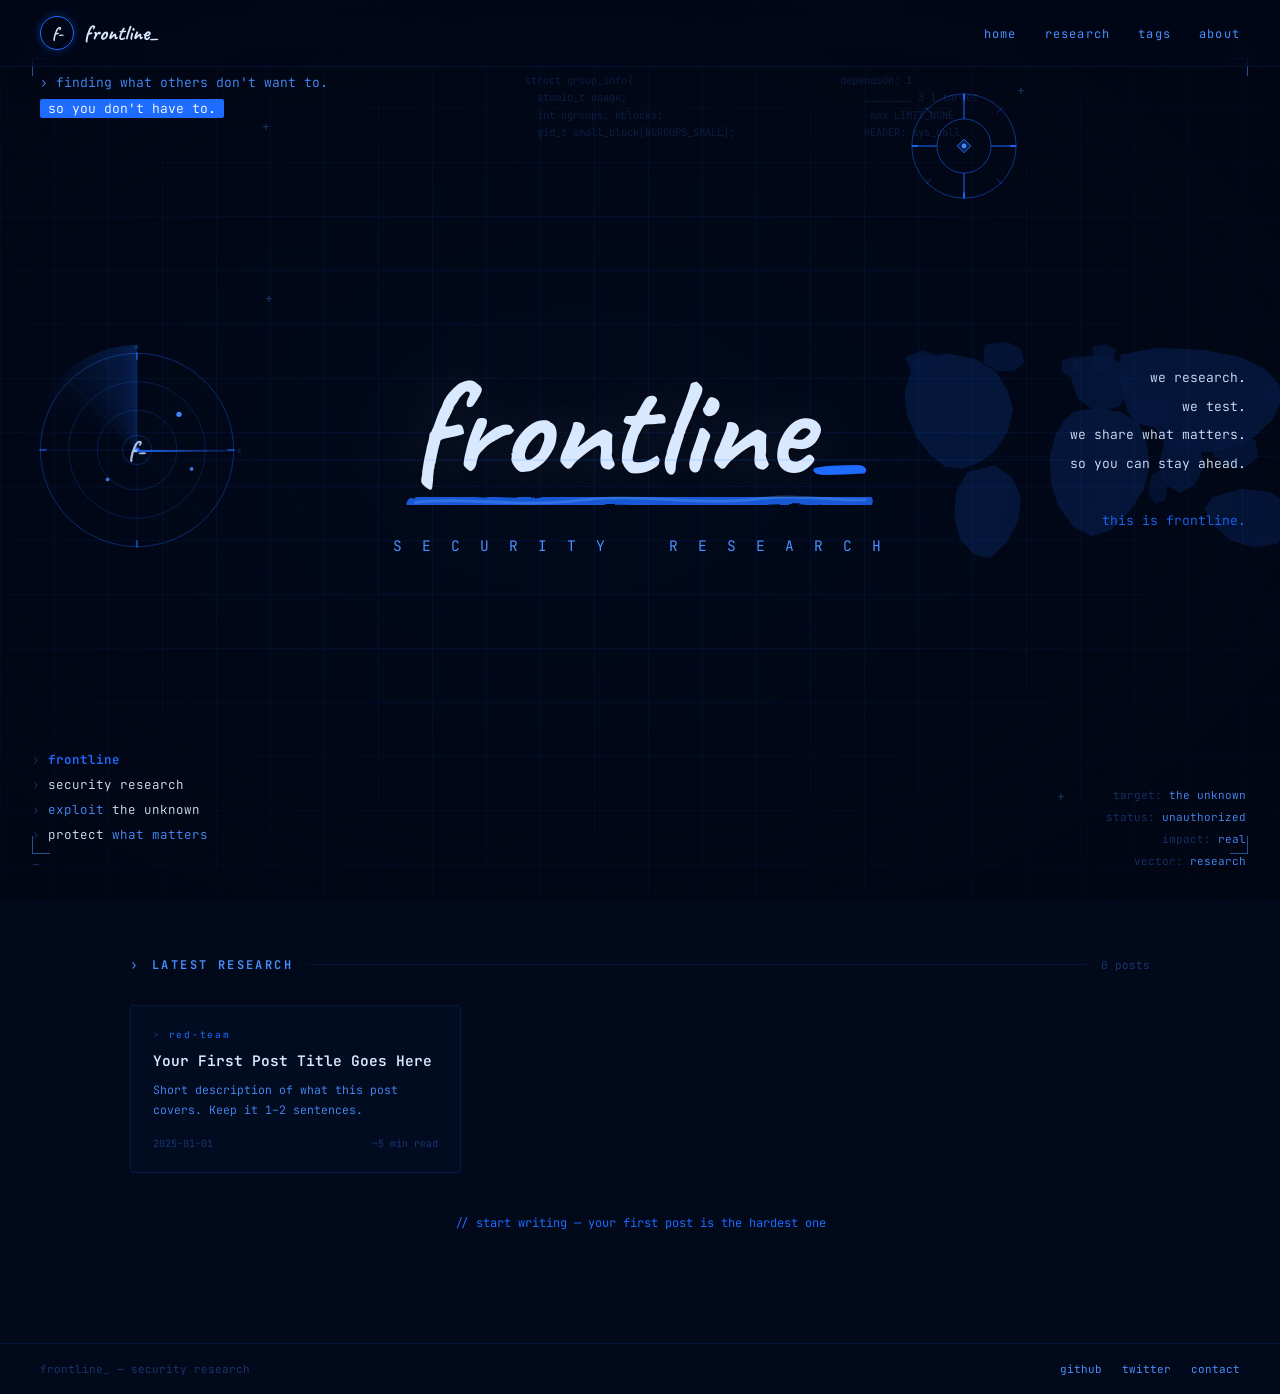
==== index.html @ 61efdc1c "Add files via upload" ====
<!DOCTYPE html>
<html lang="en">
<head>
  <meta charset="UTF-8" />
  <meta name="viewport" content="width=device-width, initial-scale=1.0" />
  <title>frontline_ | Security Research</title>
  <link href="https://fonts.googleapis.com/css2?family=Caveat:wght@700&family=JetBrains+Mono:wght@300;400;600&display=swap" rel="stylesheet" />
  <style>
    :root {
      --navy:      #02091a;
      --blue:      #1d6bff;
      --blue-mid:  #4a8fff;
      --blue-glow: rgba(29,107,255,0.35);
      --blue-dim:  rgba(29,107,255,0.12);
      --grid-c:    rgba(18,70,185,0.14);
      --text-hi:   #d8e8ff;
      --text-term: #4a8fff;
      --text-dim:  rgba(55,105,210,0.45);
      --font-hand: 'Caveat', cursive;
      --font-mono: 'JetBrains Mono', monospace;
    }
    *,*::before,*::after{margin:0;padding:0;box-sizing:border-box;}
    html,body{overflow-x:hidden;background:var(--navy);}

    /* GRID */
    .grid-bg{
      position:fixed;inset:0;z-index:0;pointer-events:none;
      background-image:
        linear-gradient(var(--grid-c) 1px,transparent 1px),
        linear-gradient(90deg,var(--grid-c) 1px,transparent 1px);
      background-size:54px 54px;
    }
    /* VIGNETTE */
    .vignette{
      position:fixed;inset:0;z-index:1;pointer-events:none;
      background:radial-gradient(ellipse at 45% 50%,transparent 22%,rgba(2,5,18,.78) 100%);
    }
    /* SCANLINE */
    .scanline{
      position:absolute;left:0;right:0;height:2px;z-index:40;pointer-events:none;
      background:linear-gradient(90deg,transparent,rgba(29,107,255,.13),transparent);
      animation:scan 8s linear infinite;
    }
    @keyframes scan{from{top:0;}to{top:100vh;}}

    /* NAV */
    nav{
      position:absolute;top:0;left:0;right:0;z-index:60;
      display:flex;align-items:center;justify-content:space-between;
      padding:16px 40px;border-bottom:1px solid var(--blue-dim);
      background:rgba(2,9,26,.55);backdrop-filter:blur(10px);
    }
    .nav-logo{
      display:flex;align-items:center;gap:10px;
      font-family:var(--font-hand);font-size:22px;font-weight:700;
      color:var(--text-hi);text-decoration:none;
    }
    .nav-f{
      width:34px;height:34px;border:1.5px solid var(--blue);border-radius:50%;
      display:flex;align-items:center;justify-content:center;
      font-family:var(--font-hand);font-size:18px;color:var(--text-hi);
      box-shadow:0 0 10px var(--blue-glow);
    }
    .nav-links{display:flex;gap:28px;list-style:none;}
    .nav-links a{
      font-family:var(--font-mono);font-size:12px;letter-spacing:.1em;
      color:var(--text-term);text-decoration:none;transition:color .2s;
    }
    .nav-links a:hover{color:var(--text-hi);}

    /* HERO */
    .hero{
      position:relative;z-index:10;min-height:100vh;
      display:flex;align-items:center;justify-content:center;
      padding:80px 40px 60px;overflow:hidden;
    }

    /* BG CODE */
    .bg-code{
      position:absolute;font-family:var(--font-mono);font-size:10.5px;
      line-height:1.65;color:var(--text-dim);pointer-events:none;
      font-weight:300;opacity:.55;white-space:pre;
    }
    .bg-c1{top:72px;left:41%;}
    .bg-c2{top:72px;right:302px;}

    /* RADAR */
    .radar-wrap{
      position:absolute;left:32px;top:50%;transform:translateY(-50%);
      width:210px;height:210px;
    }
    .radar-svg{width:100%;height:100%;position:relative;z-index:1;}
    .radar-cone{
      position:absolute;inset:0;border-radius:50%;z-index:2;
      background:conic-gradient(
        from 0deg,transparent 290deg,
        rgba(29,107,255,.03) 310deg,
        rgba(29,107,255,.18) 352deg,
        rgba(29,107,255,.28) 360deg
      );
      animation:spin 4s linear infinite;mix-blend-mode:screen;
    }
    .radar-arm{
      position:absolute;top:50%;left:50%;width:50%;height:1.5px;
      background:linear-gradient(to right,rgba(29,107,255,.95),transparent);
      transform-origin:left center;z-index:3;animation:spin 4s linear infinite;
    }
    @keyframes spin{from{transform:rotate(0deg);}to{transform:rotate(360deg);}}
    .blip{animation:blip 4s linear infinite;}
    @keyframes blip{0%,42%,100%{opacity:0;}50%,88%{opacity:1;}}

    /* CROSSHAIR */
    .xhair{
      position:absolute;top:88px;right:258px;
      width:116px;height:116px;animation:pulse 3.5s ease-in-out infinite;
    }
    @keyframes pulse{0%,100%{opacity:.65;}50%{opacity:1;}}

    /* WORLD MAP */
    .wmap{
      position:absolute;right:-20px;top:50%;transform:translateY(-48%);
      width:400px;height:310px;opacity:.17;pointer-events:none;
    }

    /* HUD CORNERS */
    .hc{position:absolute;width:18px;height:18px;pointer-events:none;opacity:.55;}
    .htl{top:58px;left:32px;border-top:1.5px solid var(--text-term);border-left:1.5px solid var(--text-term);}
    .htr{top:58px;right:32px;border-top:1.5px solid var(--text-term);border-right:1.5px solid var(--text-term);}
    .hbl{bottom:46px;left:32px;border-bottom:1.5px solid var(--text-term);border-left:1.5px solid var(--text-term);}
    .hbr{bottom:46px;right:32px;border-bottom:1.5px solid var(--text-term);border-right:1.5px solid var(--text-term);}
    .hplus{position:absolute;font-family:var(--font-mono);font-size:13px;color:var(--text-term);opacity:.38;pointer-events:none;font-weight:300;}

    /* TOP-LEFT TERMINAL */
    .t-top{
      position:absolute;top:70px;left:40px;
      font-family:var(--font-mono);font-size:13px;line-height:2;
      color:var(--text-term);font-weight:300;
    }
    .t-hl{background:var(--blue);color:#fff;padding:1px 8px;border-radius:2px;}

    /* RIGHT TEXT */
    .r-text{
      position:absolute;right:34px;top:50%;transform:translateY(-50%);
      text-align:right;font-family:var(--font-mono);font-size:13px;
      line-height:2.2;color:var(--text-hi);font-weight:300;z-index:20;
    }
    .r-text .hl{color:var(--blue);}

    /* HERO CONTENT */
    .hero-c{text-align:center;position:relative;z-index:20;max-width:800px;}
    .main-title{
      font-family:var(--font-hand);font-size:clamp(68px,12vw,138px);
      font-weight:700;color:var(--text-hi);line-height:.92;letter-spacing:-.01em;
      text-shadow:0 0 60px rgba(210,230,255,.12),0 2px 6px rgba(0,0,0,.6);
    }
    .cursor{color:var(--blue);animation:blink 1.1s step-end infinite;}
    @keyframes blink{0%,100%{opacity:1;}50%{opacity:0;}}
    .brush-line{display:block;width:100%;margin:-4px auto 0;}
    .subtitle{
      font-family:var(--font-mono);font-size:clamp(11px,1.6vw,14.5px);
      letter-spacing:.38em;color:var(--text-term);margin-top:18px;
      font-weight:400;text-transform:uppercase;
    }

    /* BOTTOM-LEFT TERMINAL */
    .t-bot{
      position:absolute;bottom:28px;left:32px;
      font-family:var(--font-mono);font-size:12.5px;line-height:2;
      color:var(--text-term);font-weight:300;
    }
    .t-bot .pr{color:var(--text-dim);}
    .t-bot .cb{color:var(--blue);font-weight:600;}
    .t-bot .cw{color:var(--text-hi);}

    /* STATUS READOUT */
    .s-out{
      position:absolute;bottom:28px;right:34px;
      font-family:var(--font-mono);font-size:11px;line-height:2;
      color:var(--text-dim);text-align:right;font-weight:300;
    }
    .s-out span{color:var(--text-term);}

    /* CONTENT */
    .content{
      position:relative;z-index:10;max-width:1100px;
      margin:0 auto;padding:56px 40px 80px;
    }
    .sec-head{display:flex;align-items:center;gap:14px;margin-bottom:32px;}
    .sec-pr{font-family:var(--font-mono);font-size:13px;color:var(--text-term);}
    .sec-ti{font-family:var(--font-mono);font-size:12px;letter-spacing:.2em;color:var(--text-term);font-weight:600;}
    .sec-ln{flex:1;height:1px;background:var(--blue-dim);}
    .sec-ct{font-family:var(--font-mono);font-size:11px;color:var(--text-dim);white-space:nowrap;}

    .posts{display:grid;grid-template-columns:repeat(auto-fill,minmax(292px,1fr));gap:14px;}
    .post-card{
      background:rgba(4,15,38,.7);border:1px solid rgba(29,107,255,.14);
      border-radius:4px;padding:22px;text-decoration:none;
      color:var(--text-hi);display:block;transition:all .2s;
      position:relative;overflow:hidden;
    }
    .post-card::before{
      content:'';position:absolute;top:0;left:0;right:0;height:1px;
      background:linear-gradient(90deg,transparent,rgba(29,107,255,.5),transparent);
      opacity:0;transition:opacity .2s;
    }
    .post-card:hover{border-color:rgba(29,107,255,.38);transform:translateY(-2px);}
    .post-card:hover::before{opacity:1;}
    .post-tag{
      font-family:var(--font-mono);font-size:9.5px;letter-spacing:.18em;
      color:var(--blue);margin-bottom:10px;display:flex;gap:8px;align-items:center;
    }
    .post-tag::before{content:'>';color:var(--text-dim);}
    .post-title{font-family:var(--font-mono);font-size:14.5px;font-weight:600;margin-bottom:9px;line-height:1.4;}
    .post-excerpt{font-family:var(--font-mono);font-size:11.5px;line-height:1.75;color:var(--text-term);font-weight:300;margin-bottom:16px;}
    .post-meta{font-family:var(--font-mono);font-size:10px;color:var(--text-dim);display:flex;justify-content:space-between;}
    .empty{font-family:var(--font-mono);font-size:12px;color:var(--text-dim);padding:32px 0;text-align:center;margin-top:10px;}
    .empty span{color:var(--blue);}

    /* FOOTER */
    footer{
      position:relative;z-index:10;border-top:1px solid var(--blue-dim);
      padding:18px 40px;display:flex;justify-content:space-between;align-items:center;
      font-family:var(--font-mono);font-size:11px;color:var(--text-dim);
    }
    footer a{color:var(--text-term);text-decoration:none;}
    footer a:hover{color:var(--text-hi);}
    .foot-links{display:flex;gap:20px;}

    /* RESPONSIVE */
    @media(max-width:960px){
      .radar-wrap,.wmap,.xhair,.bg-code,.r-text,.s-out{display:none;}
      .t-top{font-size:11.5px;}
      nav{padding:14px 20px;}
      .hero{padding:80px 20px 60px;}
      .content{padding:40px 20px 60px;}
    }
    @media(max-width:600px){
      .t-bot{font-size:11px;}
      .main-title{font-size:64px;}
      footer{flex-direction:column;gap:10px;text-align:center;}
    }
  </style>
</head>
<body>

<div class="grid-bg"></div>
<div class="vignette"></div>

<!-- ══════ HERO ══════ -->
<section class="hero">
  <div class="scanline"></div>

  <!-- NAV -->
  <nav>
    <!-- ✏️ Update brand name here -->
    <a href="index.html" class="nav-logo">
      <div class="nav-f">f-</div>
      frontline_
    </a>
    <ul class="nav-links">
      <!-- ✏️ Update these links -->
      <li><a href="index.html">home</a></li>
      <li><a href="posts.html">research</a></li>
      <li><a href="tags.html">tags</a></li>
      <li><a href="about.html">about</a></li>
    </ul>
  </nav>

  <!-- Background code snippets (atmosphere) -->
  <div class="bg-code bg-c1">struct group_info{
  atomic_t usage;
  int ngroups, nblocks;
  gid_t small_block[NGROUPS_SMALL];</div>
  <div class="bg-code bg-c2">dependsOn: 1
    ________ 3 1 target
    -max LIMIT_NONE
    HEADER: sys_call</div>

  <!-- RADAR -->
  <div class="radar-wrap">
    <svg class="radar-svg" viewBox="0 0 200 200" fill="none" xmlns="http://www.w3.org/2000/svg">
      <circle cx="100" cy="100" r="92"  stroke="#1d6bff" stroke-width=".8"  opacity=".45"/>
      <circle cx="100" cy="100" r="65"  stroke="#1d6bff" stroke-width=".6"  opacity=".35"/>
      <circle cx="100" cy="100" r="38"  stroke="#1d6bff" stroke-width=".6"  opacity=".35"/>
      <circle cx="100" cy="100" r="14"  stroke="#1d6bff" stroke-width=".6"  opacity=".45"/>
      <line x1="100" y1="7"   x2="100" y2="193" stroke="#1d6bff" stroke-width=".5" opacity=".28"/>
      <line x1="7"   y1="100" x2="193" y2="100" stroke="#1d6bff" stroke-width=".5" opacity=".28"/>
      <line x1="35"  y1="35"  x2="165" y2="165" stroke="#1d6bff" stroke-width=".4" opacity=".18"/>
      <line x1="165" y1="35"  x2="35"  y2="165" stroke="#1d6bff" stroke-width=".4" opacity=".18"/>
      <line x1="100" y1="7"   x2="100" y2="14"  stroke="#1d6bff" stroke-width="1.5" opacity=".7"/>
      <line x1="100" y1="186" x2="100" y2="193" stroke="#1d6bff" stroke-width="1.5" opacity=".7"/>
      <line x1="7"   y1="100" x2="14"  y2="100" stroke="#1d6bff" stroke-width="1.5" opacity=".7"/>
      <line x1="186" y1="100" x2="193" y2="100" stroke="#1d6bff" stroke-width="1.5" opacity=".7"/>
      <text x="100" y="4"   fill="#1d6bff" font-size="5.5" text-anchor="middle" opacity=".5" font-family="JetBrains Mono,monospace">N</text>
      <text x="196" y="103" fill="#1d6bff" font-size="5.5" text-anchor="start"  opacity=".5" font-family="JetBrains Mono,monospace">E</text>
      <circle cx="100" cy="100" r="2.5" fill="#1d6bff" opacity=".9"/>
      <circle cx="140" cy="66"  r="2.5" fill="#4a8fff" class="blip" opacity=".95"/>
      <circle cx="72"  cy="128" r="1.8" fill="#4a8fff" class="blip" opacity=".8"  style="animation-delay:1.6s"/>
      <circle cx="152" cy="118" r="1.8" fill="#4a8fff" class="blip" opacity=".85" style="animation-delay:3s"/>
      <text x="100" y="109" fill="#c8dcff" font-size="26" text-anchor="middle"
            font-family="Caveat,cursive" font-weight="700" opacity=".85">f-</text>
    </svg>
    <div class="radar-cone"></div>
    <div class="radar-arm"></div>
  </div>

  <!-- CROSSHAIR -->
  <div class="xhair">
    <svg viewBox="0 0 120 120" fill="none" xmlns="http://www.w3.org/2000/svg">
      <circle cx="60" cy="60" r="54" stroke="#1d6bff" stroke-width=".8" opacity=".6"/>
      <circle cx="60" cy="60" r="28" stroke="#1d6bff" stroke-width=".8" opacity=".7"/>
      <line x1="60" y1="6"   x2="60" y2="32"  stroke="#1d6bff" stroke-width="1.2" opacity=".85"/>
      <line x1="60" y1="88"  x2="60" y2="114" stroke="#1d6bff" stroke-width="1.2" opacity=".85"/>
      <line x1="6"  y1="60"  x2="32" y2="60"  stroke="#1d6bff" stroke-width="1.2" opacity=".85"/>
      <line x1="88" y1="60"  x2="114" y2="60" stroke="#1d6bff" stroke-width="1.2" opacity=".85"/>
      <polygon points="60,53 67,60 60,67 53,60" stroke="#1d6bff" stroke-width="1" fill="rgba(29,107,255,.25)"/>
      <circle cx="60" cy="60" r="2.5" fill="#4a8fff" opacity=".95"/>
      <line x1="20"  y1="20"  x2="26"  y2="26"  stroke="#1d6bff" stroke-width="1" opacity=".45"/>
      <line x1="100" y1="20"  x2="94"  y2="26"  stroke="#1d6bff" stroke-width="1" opacity=".45"/>
      <line x1="20"  y1="100" x2="26"  y2="94"  stroke="#1d6bff" stroke-width="1" opacity=".45"/>
      <line x1="100" y1="100" x2="94"  y2="94"  stroke="#1d6bff" stroke-width="1" opacity=".45"/>
      <line x1="60"  y1="6"   x2="60"  y2="12"  stroke="#1d6bff" stroke-width="2" opacity=".9"/>
      <line x1="60"  y1="108" x2="60"  y2="114" stroke="#1d6bff" stroke-width="2" opacity=".9"/>
      <line x1="6"   y1="60"  x2="12"  y2="60"  stroke="#1d6bff" stroke-width="2" opacity=".9"/>
      <line x1="108" y1="60"  x2="114" y2="60"  stroke="#1d6bff" stroke-width="2" opacity=".9"/>
    </svg>
  </div>

  <!-- WORLD MAP -->
  <svg class="wmap" viewBox="0 0 700 400" fill="#1d6bff" xmlns="http://www.w3.org/2000/svg">
    <g stroke="#1d6bff" stroke-width=".6" opacity=".35">
      <line x1="0" y1="100" x2="700" y2="100"/><line x1="0" y1="200" x2="700" y2="200"/>
      <line x1="0" y1="300" x2="700" y2="300"/><line x1="100" y1="0" x2="100" y2="400"/>
      <line x1="200" y1="0" x2="200" y2="400"/><line x1="300" y1="0" x2="300" y2="400"/>
      <line x1="400" y1="0" x2="400" y2="400"/><line x1="500" y1="0" x2="500" y2="400"/>
      <line x1="600" y1="0" x2="600" y2="400"/>
    </g>
    <line x1="0" y1="200" x2="700" y2="200" stroke="#1d6bff" stroke-width="1.2" opacity=".6"/>
    <!-- North America -->
    <path d="M22,32 L82,20 L132,30 L168,52 L188,84 L198,118 L188,158 L165,192 L138,212 L108,222 L78,218 L52,196 L28,166 L12,128 L8,88 L18,56Z" opacity=".88"/>
    <path d="M8,28 L40,14 L65,24 L55,46 L22,52Z" opacity=".8"/>
    <path d="M148,5 L188,0 L212,12 L218,36 L202,50 L172,52 L146,36Z" opacity=".72"/>
    <!-- South America -->
    <path d="M118,228 L166,216 L196,238 L212,272 L207,314 L186,352 L158,378 L130,372 L105,346 L95,306 L98,262Z" opacity=".88"/>
    <!-- Europe -->
    <path d="M308,28 L344,22 L382,34 L400,56 L400,88 L384,112 L358,120 L334,116 L312,100 L302,74 L298,50Z" opacity=".82"/>
    <path d="M284,32 L308,24 L316,46 L298,62 L282,52Z" opacity=".72"/>
    <path d="M338,8 L360,4 L378,14 L372,42 L355,52 L338,44Z" opacity=".72"/>
    <!-- Africa -->
    <path d="M304,122 L344,116 L386,122 L418,142 L432,178 L437,218 L426,260 L402,296 L368,330 L334,340 L302,322 L276,286 L264,246 L262,202 L272,162 L288,136Z" opacity=".88"/>
    <path d="M442,232 L458,223 L468,248 L464,278 L446,283 L433,262Z" opacity=".7"/>
    <!-- Middle East -->
    <path d="M406,102 L444,97 L468,108 L472,132 L446,148 L413,142 L400,122Z" opacity=".76"/>
    <!-- Asia -->
    <path d="M386,22 L452,10 L532,14 L594,26 L638,46 L662,72 L668,103 L652,136 L620,167 L578,186 L538,193 L497,188 L462,176 L446,150 L412,142 L398,122 L390,92 L384,58Z" opacity=".88"/>
    <!-- India -->
    <path d="M462,176 L498,168 L526,186 L532,218 L516,250 L490,264 L466,250 L452,218Z" opacity=".82"/>
    <!-- SE Asia -->
    <path d="M556,166 L592,160 L622,172 L627,202 L601,222 L570,216 L546,196Z" opacity=".76"/>
    <path d="M638,78 L660,70 L672,88 L655,108 L636,100Z" opacity=".72"/>
    <!-- Australia -->
    <path d="M546,272 L597,257 L648,262 L680,287 L683,322 L659,353 L618,360 L577,346 L546,318 L533,292Z" opacity=".82"/>
    <path d="M690,312 L705,300 L714,316 L707,342 L692,344Z" opacity=".65"/>
  </svg>

  <!-- HUD corner brackets -->
  <div class="hc htl"></div>
  <div class="hc htr"></div>
  <div class="hc hbl"></div>
  <div class="hc hbr"></div>
  <div class="hplus" style="top:82px;right:255px;">+</div>
  <div class="hplus" style="top:290px;left:265px;">+</div>
  <div class="hplus" style="bottom:95px;right:215px;">+</div>
  <div class="hplus" style="top:118px;left:262px;">+</div>

  <!-- ✏️ Top-left terminal text -->
  <div class="t-top">
    <div>› finding what others don't want to.</div>
    <div><span class="t-hl">so you don't have to.</span></div>
  </div>

  <!-- ✏️ Right-side tagline -->
  <div class="r-text">
    we research.<br>
    we test.<br>
    we share what matters.<br>
    so you can stay ahead.<br>
    <br>
    <span class="hl">this is frontline.</span>
  </div>

  <!-- MAIN TITLE -->
  <div class="hero-c">
    <!-- ✏️ Your brand name here -->
    <h1 class="main-title">frontline<span class="cursor">_</span></h1>

    <!-- Blue brushstroke underline -->
    <svg class="brush-line" viewBox="0 0 700 44" fill="none" xmlns="http://www.w3.org/2000/svg">
      <defs>
        <filter id="rf">
          <feTurbulence type="fractalNoise" baseFrequency=".06 .09" numOctaves="3" seed="8" result="noise"/>
          <feDisplacementMap in="SourceGraphic" in2="noise" scale="6" xChannelSelector="R" yChannelSelector="G" result="d"/>
          <feGaussianBlur in="d" stdDeviation=".6"/>
        </filter>
      </defs>
      <path d="M28,24 C90,14 175,32 260,20 C345,8 430,28 515,18 C575,10 635,22 672,20"
            stroke="#1d6bff" stroke-width="18" stroke-linecap="round" opacity=".82" filter="url(#rf)"/>
      <path d="M32,22 C95,13 178,30 263,19 C348,8 432,27 516,17 C576,9 636,21 670,18"
            stroke="#5aa0ff" stroke-width="4" stroke-linecap="round" opacity=".35"/>
    </svg>

    <!-- ✏️ Your subtitle here -->
    <p class="subtitle">S E C U R I T Y &nbsp;&nbsp; R E S E A R C H</p>
  </div>

  <!-- ✏️ Bottom-left terminal commands -->
  <div class="t-bot">
    <div><span class="pr">› </span><span class="cb">frontline</span></div>
    <div><span class="pr">› </span><span class="cw">security research</span></div>
    <div><span class="pr">› </span>exploit <span class="cw">the unknown</span></div>
    <div><span class="pr">› </span><span class="cw">protect</span> what matters</div>
    <div style="opacity:.35;animation:blink 1.1s step-end infinite;">_</div>
  </div>

  <!-- ✏️ Status readout bottom-right -->
  <div class="s-out">
    target: <span>the unknown</span><br>
    status: <span>unauthorized</span><br>
    impact: <span>real</span><br>
    vector: <span>research</span>
  </div>

</section>

<!-- ══════ CONTENT ══════ -->
<div class="content">
  <div class="sec-head">
    <span class="sec-pr">›</span>
    <span class="sec-ti">LATEST RESEARCH</span>
    <div class="sec-ln"></div>
    <!-- ✏️ Update post count -->
    <span class="sec-ct">0 posts</span>
  </div>

  <!-- ✏️ Duplicate .post-card for each post, or use Jekyll/Hugo templating -->
  <div class="posts">
    <a href="#" class="post-card">
      <div class="post-tag">red-team</div>
      <div class="post-title">Your First Post Title Goes Here</div>
      <div class="post-excerpt">Short description of what this post covers. Keep it 1–2 sentences.</div>
      <div class="post-meta"><span>2025-01-01</span><span>~5 min read</span></div>
    </a>
  </div>

  <div class="empty"><span>// start writing — your first post is the hardest one</span></div>
</div>

<!-- ══════ FOOTER ══════ -->
<footer>
  <!-- ✏️ Update name and links -->
  <span>frontline_ &mdash; security research</span>
  <div class="foot-links">
    <a href="https://github.com/YOURUSERNAME" target="_blank" rel="noopener">github</a>
    <a href="https://twitter.com/YOURHANDLE" target="_blank" rel="noopener">twitter</a>
    <a href="mailto:you@example.com">contact</a>
  </div>
</footer>

</body>
</html>
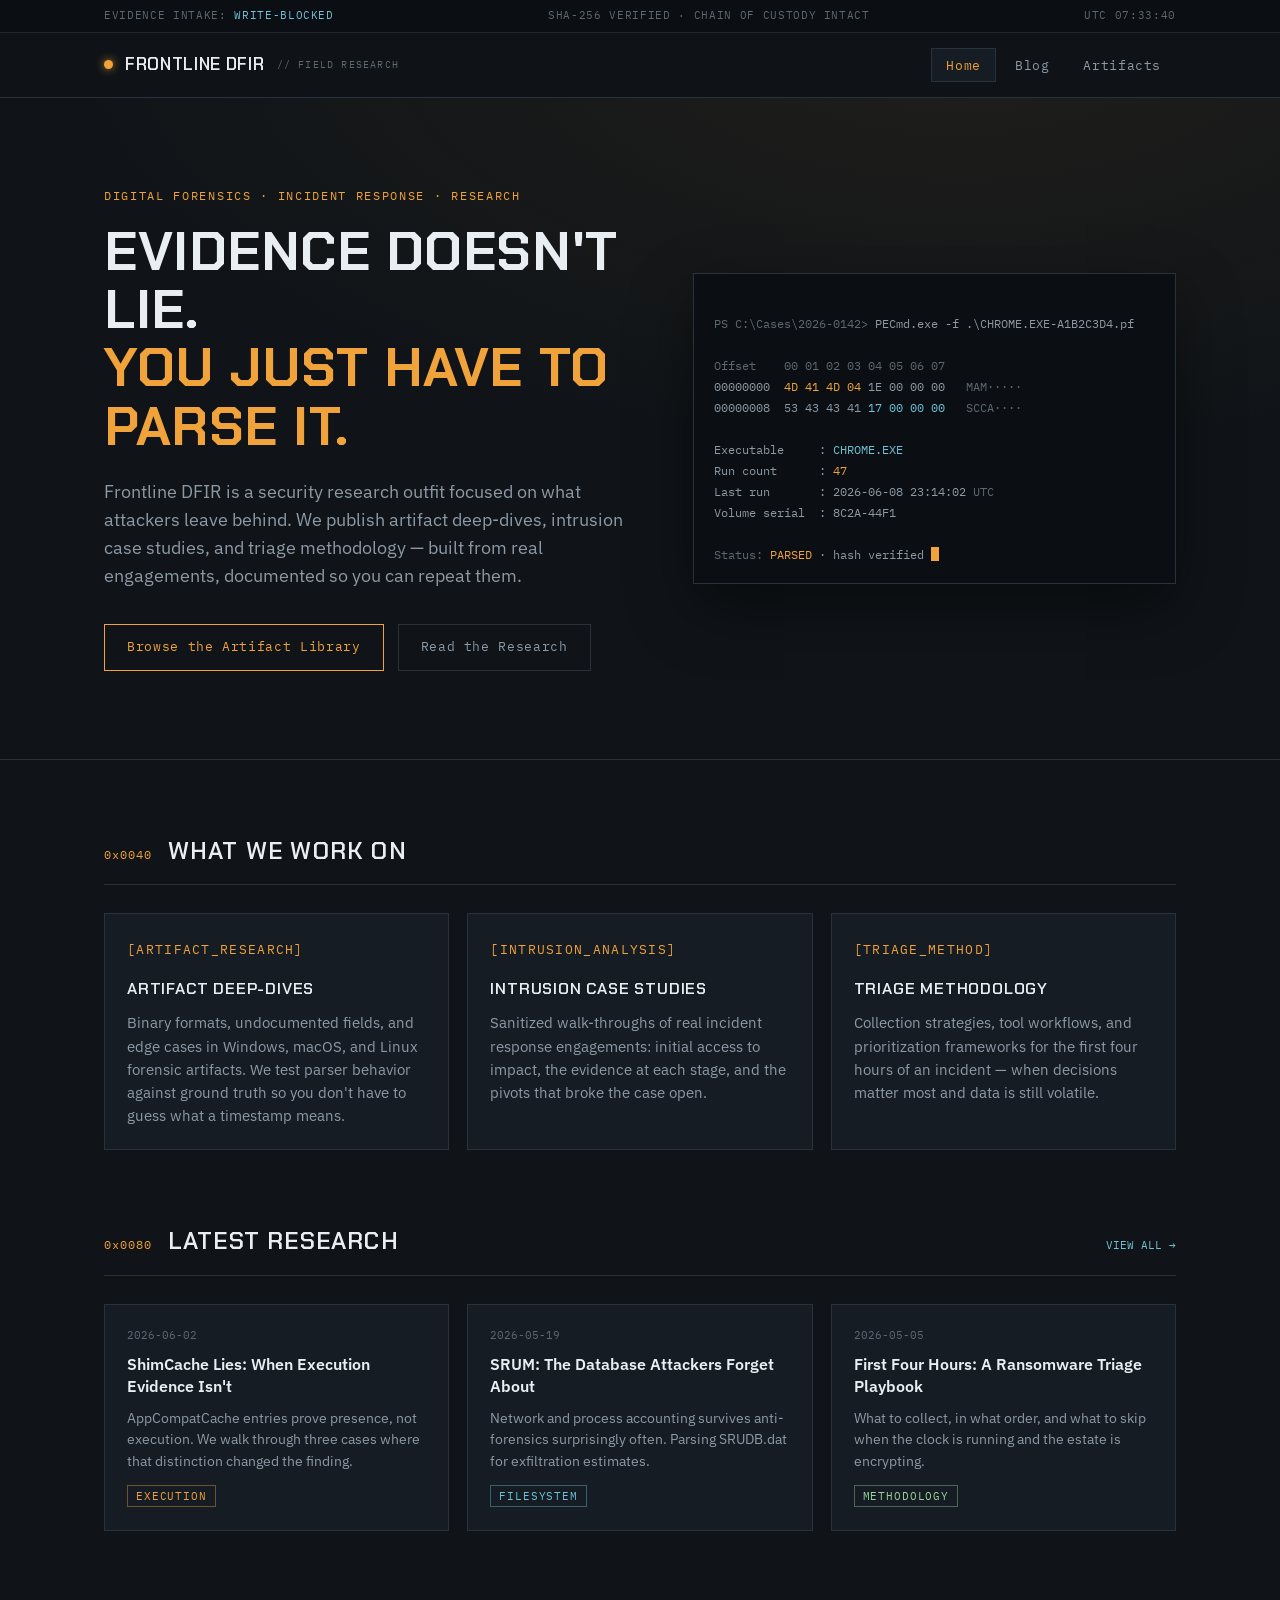
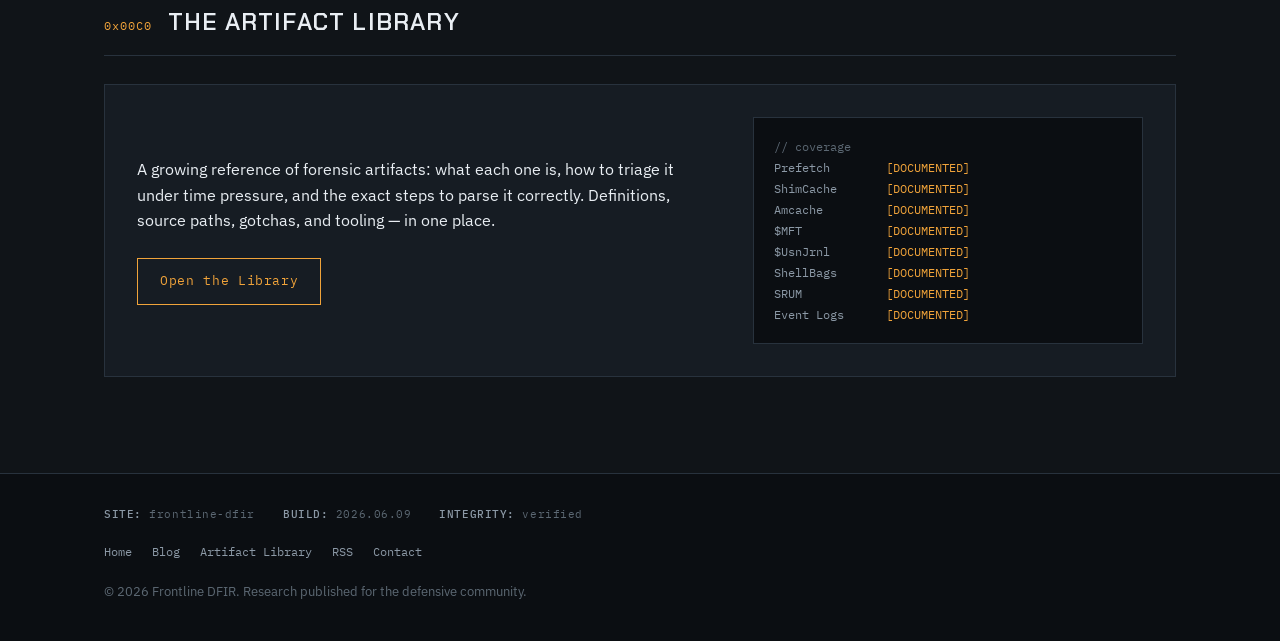
==== commit bca94d97: "Add files via upload" ====
--- a/index.html
+++ b/index.html
@@ -1,470 +1,174 @@
 <!DOCTYPE html>
 <html lang="en">
 <head>
-  <meta charset="UTF-8" />
-  <meta name="viewport" content="width=device-width, initial-scale=1.0" />
-  <title>frontline_ | Security Research</title>
-  <link href="https://fonts.googleapis.com/css2?family=Caveat:wght@700&family=JetBrains+Mono:wght@300;400;600&display=swap" rel="stylesheet" />
-  <style>
-    :root {
-      --navy:      #02091a;
-      --blue:      #1d6bff;
-      --blue-mid:  #4a8fff;
-      --blue-glow: rgba(29,107,255,0.35);
-      --blue-dim:  rgba(29,107,255,0.12);
-      --grid-c:    rgba(18,70,185,0.14);
-      --text-hi:   #d8e8ff;
-      --text-term: #4a8fff;
-      --text-dim:  rgba(55,105,210,0.45);
-      --font-hand: 'Caveat', cursive;
-      --font-mono: 'JetBrains Mono', monospace;
-    }
-    *,*::before,*::after{margin:0;padding:0;box-sizing:border-box;}
-    html,body{overflow-x:hidden;background:var(--navy);}
-
-    /* GRID */
-    .grid-bg{
-      position:fixed;inset:0;z-index:0;pointer-events:none;
-      background-image:
-        linear-gradient(var(--grid-c) 1px,transparent 1px),
-        linear-gradient(90deg,var(--grid-c) 1px,transparent 1px);
-      background-size:54px 54px;
-    }
-    /* VIGNETTE */
-    .vignette{
-      position:fixed;inset:0;z-index:1;pointer-events:none;
-      background:radial-gradient(ellipse at 45% 50%,transparent 22%,rgba(2,5,18,.78) 100%);
-    }
-    /* SCANLINE */
-    .scanline{
-      position:absolute;left:0;right:0;height:2px;z-index:40;pointer-events:none;
-      background:linear-gradient(90deg,transparent,rgba(29,107,255,.13),transparent);
-      animation:scan 8s linear infinite;
-    }
-    @keyframes scan{from{top:0;}to{top:100vh;}}
-
-    /* NAV */
-    nav{
-      position:absolute;top:0;left:0;right:0;z-index:60;
-      display:flex;align-items:center;justify-content:space-between;
-      padding:16px 40px;border-bottom:1px solid var(--blue-dim);
-      background:rgba(2,9,26,.55);backdrop-filter:blur(10px);
-    }
-    .nav-logo{
-      display:flex;align-items:center;gap:10px;
-      font-family:var(--font-hand);font-size:22px;font-weight:700;
-      color:var(--text-hi);text-decoration:none;
-    }
-    .nav-f{
-      width:34px;height:34px;border:1.5px solid var(--blue);border-radius:50%;
-      display:flex;align-items:center;justify-content:center;
-      font-family:var(--font-hand);font-size:18px;color:var(--text-hi);
-      box-shadow:0 0 10px var(--blue-glow);
-    }
-    .nav-links{display:flex;gap:28px;list-style:none;}
-    .nav-links a{
-      font-family:var(--font-mono);font-size:12px;letter-spacing:.1em;
-      color:var(--text-term);text-decoration:none;transition:color .2s;
-    }
-    .nav-links a:hover{color:var(--text-hi);}
-
-    /* HERO */
-    .hero{
-      position:relative;z-index:10;min-height:100vh;
-      display:flex;align-items:center;justify-content:center;
-      padding:80px 40px 60px;overflow:hidden;
-    }
-
-    /* BG CODE */
-    .bg-code{
-      position:absolute;font-family:var(--font-mono);font-size:10.5px;
-      line-height:1.65;color:var(--text-dim);pointer-events:none;
-      font-weight:300;opacity:.55;white-space:pre;
-    }
-    .bg-c1{top:72px;left:41%;}
-    .bg-c2{top:72px;right:302px;}
-
-    /* RADAR */
-    .radar-wrap{
-      position:absolute;left:32px;top:50%;transform:translateY(-50%);
-      width:210px;height:210px;
-    }
-    .radar-svg{width:100%;height:100%;position:relative;z-index:1;}
-    .radar-cone{
-      position:absolute;inset:0;border-radius:50%;z-index:2;
-      background:conic-gradient(
-        from 0deg,transparent 290deg,
-        rgba(29,107,255,.03) 310deg,
-        rgba(29,107,255,.18) 352deg,
-        rgba(29,107,255,.28) 360deg
-      );
-      animation:spin 4s linear infinite;mix-blend-mode:screen;
-    }
-    .radar-arm{
-      position:absolute;top:50%;left:50%;width:50%;height:1.5px;
-      background:linear-gradient(to right,rgba(29,107,255,.95),transparent);
-      transform-origin:left center;z-index:3;animation:spin 4s linear infinite;
-    }
-    @keyframes spin{from{transform:rotate(0deg);}to{transform:rotate(360deg);}}
-    .blip{animation:blip 4s linear infinite;}
-    @keyframes blip{0%,42%,100%{opacity:0;}50%,88%{opacity:1;}}
-
-    /* CROSSHAIR */
-    .xhair{
-      position:absolute;top:88px;right:258px;
-      width:116px;height:116px;animation:pulse 3.5s ease-in-out infinite;
-    }
-    @keyframes pulse{0%,100%{opacity:.65;}50%{opacity:1;}}
-
-    /* WORLD MAP */
-    .wmap{
-      position:absolute;right:-20px;top:50%;transform:translateY(-48%);
-      width:400px;height:310px;opacity:.17;pointer-events:none;
-    }
-
-    /* HUD CORNERS */
-    .hc{position:absolute;width:18px;height:18px;pointer-events:none;opacity:.55;}
-    .htl{top:58px;left:32px;border-top:1.5px solid var(--text-term);border-left:1.5px solid var(--text-term);}
-    .htr{top:58px;right:32px;border-top:1.5px solid var(--text-term);border-right:1.5px solid var(--text-term);}
-    .hbl{bottom:46px;left:32px;border-bottom:1.5px solid var(--text-term);border-left:1.5px solid var(--text-term);}
-    .hbr{bottom:46px;right:32px;border-bottom:1.5px solid var(--text-term);border-right:1.5px solid var(--text-term);}
-    .hplus{position:absolute;font-family:var(--font-mono);font-size:13px;color:var(--text-term);opacity:.38;pointer-events:none;font-weight:300;}
-
-    /* TOP-LEFT TERMINAL */
-    .t-top{
-      position:absolute;top:70px;left:40px;
-      font-family:var(--font-mono);font-size:13px;line-height:2;
-      color:var(--text-term);font-weight:300;
-    }
-    .t-hl{background:var(--blue);color:#fff;padding:1px 8px;border-radius:2px;}
-
-    /* RIGHT TEXT */
-    .r-text{
-      position:absolute;right:34px;top:50%;transform:translateY(-50%);
-      text-align:right;font-family:var(--font-mono);font-size:13px;
-      line-height:2.2;color:var(--text-hi);font-weight:300;z-index:20;
-    }
-    .r-text .hl{color:var(--blue);}
-
-    /* HERO CONTENT */
-    .hero-c{text-align:center;position:relative;z-index:20;max-width:800px;}
-    .main-title{
-      font-family:var(--font-hand);font-size:clamp(68px,12vw,138px);
-      font-weight:700;color:var(--text-hi);line-height:.92;letter-spacing:-.01em;
-      text-shadow:0 0 60px rgba(210,230,255,.12),0 2px 6px rgba(0,0,0,.6);
-    }
-    .cursor{color:var(--blue);animation:blink 1.1s step-end infinite;}
-    @keyframes blink{0%,100%{opacity:1;}50%{opacity:0;}}
-    .brush-line{display:block;width:100%;margin:-4px auto 0;}
-    .subtitle{
-      font-family:var(--font-mono);font-size:clamp(11px,1.6vw,14.5px);
-      letter-spacing:.38em;color:var(--text-term);margin-top:18px;
-      font-weight:400;text-transform:uppercase;
-    }
-
-    /* BOTTOM-LEFT TERMINAL */
-    .t-bot{
-      position:absolute;bottom:28px;left:32px;
-      font-family:var(--font-mono);font-size:12.5px;line-height:2;
-      color:var(--text-term);font-weight:300;
-    }
-    .t-bot .pr{color:var(--text-dim);}
-    .t-bot .cb{color:var(--blue);font-weight:600;}
-    .t-bot .cw{color:var(--text-hi);}
-
-    /* STATUS READOUT */
-    .s-out{
-      position:absolute;bottom:28px;right:34px;
-      font-family:var(--font-mono);font-size:11px;line-height:2;
-      color:var(--text-dim);text-align:right;font-weight:300;
-    }
-    .s-out span{color:var(--text-term);}
-
-    /* CONTENT */
-    .content{
-      position:relative;z-index:10;max-width:1100px;
-      margin:0 auto;padding:56px 40px 80px;
-    }
-    .sec-head{display:flex;align-items:center;gap:14px;margin-bottom:32px;}
-    .sec-pr{font-family:var(--font-mono);font-size:13px;color:var(--text-term);}
-    .sec-ti{font-family:var(--font-mono);font-size:12px;letter-spacing:.2em;color:var(--text-term);font-weight:600;}
-    .sec-ln{flex:1;height:1px;background:var(--blue-dim);}
-    .sec-ct{font-family:var(--font-mono);font-size:11px;color:var(--text-dim);white-space:nowrap;}
-
-    .posts{display:grid;grid-template-columns:repeat(auto-fill,minmax(292px,1fr));gap:14px;}
-    .post-card{
-      background:rgba(4,15,38,.7);border:1px solid rgba(29,107,255,.14);
-      border-radius:4px;padding:22px;text-decoration:none;
-      color:var(--text-hi);display:block;transition:all .2s;
-      position:relative;overflow:hidden;
-    }
-    .post-card::before{
-      content:'';position:absolute;top:0;left:0;right:0;height:1px;
-      background:linear-gradient(90deg,transparent,rgba(29,107,255,.5),transparent);
-      opacity:0;transition:opacity .2s;
-    }
-    .post-card:hover{border-color:rgba(29,107,255,.38);transform:translateY(-2px);}
-    .post-card:hover::before{opacity:1;}
-    .post-tag{
-      font-family:var(--font-mono);font-size:9.5px;letter-spacing:.18em;
-      color:var(--blue);margin-bottom:10px;display:flex;gap:8px;align-items:center;
-    }
-    .post-tag::before{content:'>';color:var(--text-dim);}
-    .post-title{font-family:var(--font-mono);font-size:14.5px;font-weight:600;margin-bottom:9px;line-height:1.4;}
-    .post-excerpt{font-family:var(--font-mono);font-size:11.5px;line-height:1.75;color:var(--text-term);font-weight:300;margin-bottom:16px;}
-    .post-meta{font-family:var(--font-mono);font-size:10px;color:var(--text-dim);display:flex;justify-content:space-between;}
-    .empty{font-family:var(--font-mono);font-size:12px;color:var(--text-dim);padding:32px 0;text-align:center;margin-top:10px;}
-    .empty span{color:var(--blue);}
-
-    /* FOOTER */
-    footer{
-      position:relative;z-index:10;border-top:1px solid var(--blue-dim);
-      padding:18px 40px;display:flex;justify-content:space-between;align-items:center;
-      font-family:var(--font-mono);font-size:11px;color:var(--text-dim);
-    }
-    footer a{color:var(--text-term);text-decoration:none;}
-    footer a:hover{color:var(--text-hi);}
-    .foot-links{display:flex;gap:20px;}
-
-    /* RESPONSIVE */
-    @media(max-width:960px){
-      .radar-wrap,.wmap,.xhair,.bg-code,.r-text,.s-out{display:none;}
-      .t-top{font-size:11.5px;}
-      nav{padding:14px 20px;}
-      .hero{padding:80px 20px 60px;}
-      .content{padding:40px 20px 60px;}
-    }
-    @media(max-width:600px){
-      .t-bot{font-size:11px;}
-      .main-title{font-size:64px;}
-      footer{flex-direction:column;gap:10px;text-align:center;}
-    }
-  </style>
+<meta charset="UTF-8">
+<meta name="viewport" content="width=device-width, initial-scale=1.0">
+<title>Frontline DFIR — Digital Forensics &amp; Incident Response Research</title>
+<meta name="description" content="Frontline DFIR publishes hands-on digital forensics research: artifact deep-dives, intrusion analysis, and triage methodology from the field.">
+<link rel="preconnect" href="https://fonts.googleapis.com">
+<link rel="preconnect" href="https://fonts.gstatic.com" crossorigin>
+<link href="https://fonts.googleapis.com/css2?family=Chakra+Petch:wght@500;600;700&family=IBM+Plex+Mono:wght@400;500&family=IBM+Plex+Sans:wght@400;500;600&display=swap" rel="stylesheet">
+<link rel="stylesheet" href="styles.css">
 </head>
 <body>
 
-<div class="grid-bg"></div>
-<div class="vignette"></div>
+<div class="status-strip">
+  <div class="wrap">
+    <span>EVIDENCE INTAKE: <span class="ok">WRITE-BLOCKED</span></span>
+    <span>SHA-256 VERIFIED · CHAIN OF CUSTODY INTACT</span>
+    <span id="utc-clock">UTC --:--:--</span>
+  </div>
+</div>
 
-<!-- ══════ HERO ══════ -->
-<section class="hero">
-  <div class="scanline"></div>
-
-  <!-- NAV -->
-  <nav>
-    <!-- ✏️ Update brand name here -->
-    <a href="index.html" class="nav-logo">
-      <div class="nav-f">f-</div>
-      frontline_
+<nav class="nav">
+  <div class="wrap">
+    <a class="brand" href="index.html">
+      <span class="led" aria-hidden="true"></span>
+      Frontline DFIR <small>// FIELD RESEARCH</small>
     </a>
     <ul class="nav-links">
-      <!-- ✏️ Update these links -->
-      <li><a href="index.html">home</a></li>
-      <li><a href="posts.html">research</a></li>
-      <li><a href="tags.html">tags</a></li>
-      <li><a href="about.html">about</a></li>
+      <li><a href="index.html" class="active">Home</a></li>
+      <li><a href="blog.html">Blog</a></li>
+      <li><a href="artifacts.html">Artifacts</a></li>
     </ul>
-  </nav>
+  </div>
+</nav>
 
-  <!-- Background code snippets (atmosphere) -->
-  <div class="bg-code bg-c1">struct group_info{
-  atomic_t usage;
-  int ngroups, nblocks;
-  gid_t small_block[NGROUPS_SMALL];</div>
-  <div class="bg-code bg-c2">dependsOn: 1
-    ________ 3 1 target
-    -max LIMIT_NONE
-    HEADER: sys_call</div>
+<header class="hero">
+  <div class="wrap">
+    <div>
+      <p class="eyebrow">DIGITAL FORENSICS · INCIDENT RESPONSE · RESEARCH</p>
+      <h1>Evidence doesn't lie.<br><span class="accent">You just have to parse it.</span></h1>
+      <p class="lede">Frontline DFIR is a security research outfit focused on what attackers leave behind. We publish artifact deep-dives, intrusion case studies, and triage methodology — built from real engagements, documented so you can repeat them.</p>
+      <div class="cta-row">
+        <a class="btn" href="artifacts.html">Browse the Artifact Library</a>
+        <a class="btn ghost" href="blog.html">Read the Research</a>
+      </div>
+    </div>
+    <div class="hexblock" aria-hidden="true">
+<span class="dim">PS C:\Cases\2026-0142&gt;</span> PECmd.exe -f .\CHROME.EXE-A1B2C3D4.pf
 
-  <!-- RADAR -->
-  <div class="radar-wrap">
-    <svg class="radar-svg" viewBox="0 0 200 200" fill="none" xmlns="http://www.w3.org/2000/svg">
-      <circle cx="100" cy="100" r="92"  stroke="#1d6bff" stroke-width=".8"  opacity=".45"/>
-      <circle cx="100" cy="100" r="65"  stroke="#1d6bff" stroke-width=".6"  opacity=".35"/>
-      <circle cx="100" cy="100" r="38"  stroke="#1d6bff" stroke-width=".6"  opacity=".35"/>
-      <circle cx="100" cy="100" r="14"  stroke="#1d6bff" stroke-width=".6"  opacity=".45"/>
-      <line x1="100" y1="7"   x2="100" y2="193" stroke="#1d6bff" stroke-width=".5" opacity=".28"/>
-      <line x1="7"   y1="100" x2="193" y2="100" stroke="#1d6bff" stroke-width=".5" opacity=".28"/>
-      <line x1="35"  y1="35"  x2="165" y2="165" stroke="#1d6bff" stroke-width=".4" opacity=".18"/>
-      <line x1="165" y1="35"  x2="35"  y2="165" stroke="#1d6bff" stroke-width=".4" opacity=".18"/>
-      <line x1="100" y1="7"   x2="100" y2="14"  stroke="#1d6bff" stroke-width="1.5" opacity=".7"/>
-      <line x1="100" y1="186" x2="100" y2="193" stroke="#1d6bff" stroke-width="1.5" opacity=".7"/>
-      <line x1="7"   y1="100" x2="14"  y2="100" stroke="#1d6bff" stroke-width="1.5" opacity=".7"/>
-      <line x1="186" y1="100" x2="193" y2="100" stroke="#1d6bff" stroke-width="1.5" opacity=".7"/>
-      <text x="100" y="4"   fill="#1d6bff" font-size="5.5" text-anchor="middle" opacity=".5" font-family="JetBrains Mono,monospace">N</text>
-      <text x="196" y="103" fill="#1d6bff" font-size="5.5" text-anchor="start"  opacity=".5" font-family="JetBrains Mono,monospace">E</text>
-      <circle cx="100" cy="100" r="2.5" fill="#1d6bff" opacity=".9"/>
-      <circle cx="140" cy="66"  r="2.5" fill="#4a8fff" class="blip" opacity=".95"/>
-      <circle cx="72"  cy="128" r="1.8" fill="#4a8fff" class="blip" opacity=".8"  style="animation-delay:1.6s"/>
-      <circle cx="152" cy="118" r="1.8" fill="#4a8fff" class="blip" opacity=".85" style="animation-delay:3s"/>
-      <text x="100" y="109" fill="#c8dcff" font-size="26" text-anchor="middle"
-            font-family="Caveat,cursive" font-weight="700" opacity=".85">f-</text>
-    </svg>
-    <div class="radar-cone"></div>
-    <div class="radar-arm"></div>
+<span class="dim">Offset    00 01 02 03 04 05 06 07</span>
+00000000  <span class="hl">4D 41 4D 04</span> 1E 00 00 00   <span class="dim">MAM·····</span>
+00000008  53 43 43 41 <span class="hl2">17 00 00 00</span>   <span class="dim">SCCA····</span>
+
+Executable     : <span class="hl2">CHROME.EXE</span>
+Run count      : <span class="hl">47</span>
+Last run       : 2026-06-08 23:14:02 <span class="dim">UTC</span>
+Volume serial  : 8C2A-44F1
+
+<span class="dim">Status:</span> <span class="hl">PARSED</span> · hash verified <span class="cursor"></span></div>
   </div>
+</header>
 
-  <!-- CROSSHAIR -->
-  <div class="xhair">
-    <svg viewBox="0 0 120 120" fill="none" xmlns="http://www.w3.org/2000/svg">
-      <circle cx="60" cy="60" r="54" stroke="#1d6bff" stroke-width=".8" opacity=".6"/>
-      <circle cx="60" cy="60" r="28" stroke="#1d6bff" stroke-width=".8" opacity=".7"/>
-      <line x1="60" y1="6"   x2="60" y2="32"  stroke="#1d6bff" stroke-width="1.2" opacity=".85"/>
-      <line x1="60" y1="88"  x2="60" y2="114" stroke="#1d6bff" stroke-width="1.2" opacity=".85"/>
-      <line x1="6"  y1="60"  x2="32" y2="60"  stroke="#1d6bff" stroke-width="1.2" opacity=".85"/>
-      <line x1="88" y1="60"  x2="114" y2="60" stroke="#1d6bff" stroke-width="1.2" opacity=".85"/>
-      <polygon points="60,53 67,60 60,67 53,60" stroke="#1d6bff" stroke-width="1" fill="rgba(29,107,255,.25)"/>
-      <circle cx="60" cy="60" r="2.5" fill="#4a8fff" opacity=".95"/>
-      <line x1="20"  y1="20"  x2="26"  y2="26"  stroke="#1d6bff" stroke-width="1" opacity=".45"/>
-      <line x1="100" y1="20"  x2="94"  y2="26"  stroke="#1d6bff" stroke-width="1" opacity=".45"/>
-      <line x1="20"  y1="100" x2="26"  y2="94"  stroke="#1d6bff" stroke-width="1" opacity=".45"/>
-      <line x1="100" y1="100" x2="94"  y2="94"  stroke="#1d6bff" stroke-width="1" opacity=".45"/>
-      <line x1="60"  y1="6"   x2="60"  y2="12"  stroke="#1d6bff" stroke-width="2" opacity=".9"/>
-      <line x1="60"  y1="108" x2="60"  y2="114" stroke="#1d6bff" stroke-width="2" opacity=".9"/>
-      <line x1="6"   y1="60"  x2="12"  y2="60"  stroke="#1d6bff" stroke-width="2" opacity=".9"/>
-      <line x1="108" y1="60"  x2="114" y2="60"  stroke="#1d6bff" stroke-width="2" opacity=".9"/>
-    </svg>
-  </div>
+<main class="wrap">
 
-  <!-- WORLD MAP -->
-  <svg class="wmap" viewBox="0 0 700 400" fill="#1d6bff" xmlns="http://www.w3.org/2000/svg">
-    <g stroke="#1d6bff" stroke-width=".6" opacity=".35">
-      <line x1="0" y1="100" x2="700" y2="100"/><line x1="0" y1="200" x2="700" y2="200"/>
-      <line x1="0" y1="300" x2="700" y2="300"/><line x1="100" y1="0" x2="100" y2="400"/>
-      <line x1="200" y1="0" x2="200" y2="400"/><line x1="300" y1="0" x2="300" y2="400"/>
-      <line x1="400" y1="0" x2="400" y2="400"/><line x1="500" y1="0" x2="500" y2="400"/>
-      <line x1="600" y1="0" x2="600" y2="400"/>
-    </g>
-    <line x1="0" y1="200" x2="700" y2="200" stroke="#1d6bff" stroke-width="1.2" opacity=".6"/>
-    <!-- North America -->
-    <path d="M22,32 L82,20 L132,30 L168,52 L188,84 L198,118 L188,158 L165,192 L138,212 L108,222 L78,218 L52,196 L28,166 L12,128 L8,88 L18,56Z" opacity=".88"/>
-    <path d="M8,28 L40,14 L65,24 L55,46 L22,52Z" opacity=".8"/>
-    <path d="M148,5 L188,0 L212,12 L218,36 L202,50 L172,52 L146,36Z" opacity=".72"/>
-    <!-- South America -->
-    <path d="M118,228 L166,216 L196,238 L212,272 L207,314 L186,352 L158,378 L130,372 L105,346 L95,306 L98,262Z" opacity=".88"/>
-    <!-- Europe -->
-    <path d="M308,28 L344,22 L382,34 L400,56 L400,88 L384,112 L358,120 L334,116 L312,100 L302,74 L298,50Z" opacity=".82"/>
-    <path d="M284,32 L308,24 L316,46 L298,62 L282,52Z" opacity=".72"/>
-    <path d="M338,8 L360,4 L378,14 L372,42 L355,52 L338,44Z" opacity=".72"/>
-    <!-- Africa -->
-    <path d="M304,122 L344,116 L386,122 L418,142 L432,178 L437,218 L426,260 L402,296 L368,330 L334,340 L302,322 L276,286 L264,246 L262,202 L272,162 L288,136Z" opacity=".88"/>
-    <path d="M442,232 L458,223 L468,248 L464,278 L446,283 L433,262Z" opacity=".7"/>
-    <!-- Middle East -->
-    <path d="M406,102 L444,97 L468,108 L472,132 L446,148 L413,142 L400,122Z" opacity=".76"/>
-    <!-- Asia -->
-    <path d="M386,22 L452,10 L532,14 L594,26 L638,46 L662,72 L668,103 L652,136 L620,167 L578,186 L538,193 L497,188 L462,176 L446,150 L412,142 L398,122 L390,92 L384,58Z" opacity=".88"/>
-    <!-- India -->
-    <path d="M462,176 L498,168 L526,186 L532,218 L516,250 L490,264 L466,250 L452,218Z" opacity=".82"/>
-    <!-- SE Asia -->
-    <path d="M556,166 L592,160 L622,172 L627,202 L601,222 L570,216 L546,196Z" opacity=".76"/>
-    <path d="M638,78 L660,70 L672,88 L655,108 L636,100Z" opacity=".72"/>
-    <!-- Australia -->
-    <path d="M546,272 L597,257 L648,262 L680,287 L683,322 L659,353 L618,360 L577,346 L546,318 L533,292Z" opacity=".82"/>
-    <path d="M690,312 L705,300 L714,316 L707,342 L692,344Z" opacity=".65"/>
-  </svg>
+  <section>
+    <div class="sec-head">
+      <span class="offset">0x0040</span>
+      <h2>What we work on</h2>
+    </div>
+    <div class="grid-3">
+      <div class="card focus-card">
+        <span class="glyph">[ARTIFACT_RESEARCH]</span>
+        <h3>Artifact Deep-Dives</h3>
+        <p>Binary formats, undocumented fields, and edge cases in Windows, macOS, and Linux forensic artifacts. We test parser behavior against ground truth so you don't have to guess what a timestamp means.</p>
+      </div>
+      <div class="card focus-card">
+        <span class="glyph">[INTRUSION_ANALYSIS]</span>
+        <h3>Intrusion Case Studies</h3>
+        <p>Sanitized walk-throughs of real incident response engagements: initial access to impact, the evidence at each stage, and the pivots that broke the case open.</p>
+      </div>
+      <div class="card focus-card">
+        <span class="glyph">[TRIAGE_METHOD]</span>
+        <h3>Triage Methodology</h3>
+        <p>Collection strategies, tool workflows, and prioritization frameworks for the first four hours of an incident — when decisions matter most and data is still volatile.</p>
+      </div>
+    </div>
+  </section>
 
-  <!-- HUD corner brackets -->
-  <div class="hc htl"></div>
-  <div class="hc htr"></div>
-  <div class="hc hbl"></div>
-  <div class="hc hbr"></div>
-  <div class="hplus" style="top:82px;right:255px;">+</div>
-  <div class="hplus" style="top:290px;left:265px;">+</div>
-  <div class="hplus" style="bottom:95px;right:215px;">+</div>
-  <div class="hplus" style="top:118px;left:262px;">+</div>
+  <section>
+    <div class="sec-head">
+      <span class="offset">0x0080</span>
+      <h2>Latest research</h2>
+      <span class="count"><a href="blog.html">VIEW ALL →</a></span>
+    </div>
+    <div class="post-strip">
+      <article class="card">
+        <time datetime="2026-06-02">2026-06-02</time>
+        <h3><a href="blog.html">ShimCache Lies: When Execution Evidence Isn't</a></h3>
+        <p>AppCompatCache entries prove presence, not execution. We walk through three cases where that distinction changed the finding.</p>
+        <div><span class="tag exec">Execution</span></div>
+      </article>
+      <article class="card">
+        <time datetime="2026-05-19">2026-05-19</time>
+        <h3><a href="blog.html">SRUM: The Database Attackers Forget About</a></h3>
+        <p>Network and process accounting survives anti-forensics surprisingly often. Parsing SRUDB.dat for exfiltration estimates.</p>
+        <div><span class="tag fs">Filesystem</span></div>
+      </article>
+      <article class="card">
+        <time datetime="2026-05-05">2026-05-05</time>
+        <h3><a href="blog.html">First Four Hours: A Ransomware Triage Playbook</a></h3>
+        <p>What to collect, in what order, and what to skip when the clock is running and the estate is encrypting.</p>
+        <div><span class="tag usr">Methodology</span></div>
+      </article>
+    </div>
+  </section>
 
-  <!-- ✏️ Top-left terminal text -->
-  <div class="t-top">
-    <div>› finding what others don't want to.</div>
-    <div><span class="t-hl">so you don't have to.</span></div>
-  </div>
+  <section>
+    <div class="sec-head">
+      <span class="offset">0x00C0</span>
+      <h2>The artifact library</h2>
+    </div>
+    <div class="card" style="display:grid; grid-template-columns: 1.2fr 0.8fr; gap: 32px; align-items: center; padding: 32px;">
+      <div>
+        <p style="font-size:16px; max-width:58ch;">A growing reference of forensic artifacts: what each one is, how to triage it under time pressure, and the exact steps to parse it correctly. Definitions, source paths, gotchas, and tooling — in one place.</p>
+        <div class="cta-row" style="margin-top:24px;">
+          <a class="btn" href="artifacts.html">Open the Library</a>
+        </div>
+      </div>
+      <div class="hexblock" aria-hidden="true"><span class="dim">// coverage</span>
+Prefetch        <span class="hl">[DOCUMENTED]</span>
+ShimCache       <span class="hl">[DOCUMENTED]</span>
+Amcache         <span class="hl">[DOCUMENTED]</span>
+$MFT            <span class="hl">[DOCUMENTED]</span>
+$UsnJrnl        <span class="hl">[DOCUMENTED]</span>
+ShellBags       <span class="hl">[DOCUMENTED]</span>
+SRUM            <span class="hl">[DOCUMENTED]</span>
+Event Logs      <span class="hl">[DOCUMENTED]</span></div>
+    </div>
+  </section>
 
-  <!-- ✏️ Right-side tagline -->
-  <div class="r-text">
-    we research.<br>
-    we test.<br>
-    we share what matters.<br>
-    so you can stay ahead.<br>
-    <br>
-    <span class="hl">this is frontline.</span>
-  </div>
+</main>
 
-  <!-- MAIN TITLE -->
-  <div class="hero-c">
-    <!-- ✏️ Your brand name here -->
-    <h1 class="main-title">frontline<span class="cursor">_</span></h1>
-
-    <!-- Blue brushstroke underline -->
-    <svg class="brush-line" viewBox="0 0 700 44" fill="none" xmlns="http://www.w3.org/2000/svg">
-      <defs>
-        <filter id="rf">
-          <feTurbulence type="fractalNoise" baseFrequency=".06 .09" numOctaves="3" seed="8" result="noise"/>
-          <feDisplacementMap in="SourceGraphic" in2="noise" scale="6" xChannelSelector="R" yChannelSelector="G" result="d"/>
-          <feGaussianBlur in="d" stdDeviation=".6"/>
-        </filter>
-      </defs>
-      <path d="M28,24 C90,14 175,32 260,20 C345,8 430,28 515,18 C575,10 635,22 672,20"
-            stroke="#1d6bff" stroke-width="18" stroke-linecap="round" opacity=".82" filter="url(#rf)"/>
-      <path d="M32,22 C95,13 178,30 263,19 C348,8 432,27 516,17 C576,9 636,21 670,18"
-            stroke="#5aa0ff" stroke-width="4" stroke-linecap="round" opacity=".35"/>
-    </svg>
-
-    <!-- ✏️ Your subtitle here -->
-    <p class="subtitle">S E C U R I T Y &nbsp;&nbsp; R E S E A R C H</p>
-  </div>
-
-  <!-- ✏️ Bottom-left terminal commands -->
-  <div class="t-bot">
-    <div><span class="pr">› </span><span class="cb">frontline</span></div>
-    <div><span class="pr">› </span><span class="cw">security research</span></div>
-    <div><span class="pr">› </span>exploit <span class="cw">the unknown</span></div>
-    <div><span class="pr">› </span><span class="cw">protect</span> what matters</div>
-    <div style="opacity:.35;animation:blink 1.1s step-end infinite;">_</div>
-  </div>
-
-  <!-- ✏️ Status readout bottom-right -->
-  <div class="s-out">
-    target: <span>the unknown</span><br>
-    status: <span>unauthorized</span><br>
-    impact: <span>real</span><br>
-    vector: <span>research</span>
-  </div>
-
-</section>
-
-<!-- ══════ CONTENT ══════ -->
-<div class="content">
-  <div class="sec-head">
-    <span class="sec-pr">›</span>
-    <span class="sec-ti">LATEST RESEARCH</span>
-    <div class="sec-ln"></div>
-    <!-- ✏️ Update post count -->
-    <span class="sec-ct">0 posts</span>
-  </div>
-
-  <!-- ✏️ Duplicate .post-card for each post, or use Jekyll/Hugo templating -->
-  <div class="posts">
-    <a href="#" class="post-card">
-      <div class="post-tag">red-team</div>
-      <div class="post-title">Your First Post Title Goes Here</div>
-      <div class="post-excerpt">Short description of what this post covers. Keep it 1–2 sentences.</div>
-      <div class="post-meta"><span>2025-01-01</span><span>~5 min read</span></div>
-    </a>
-  </div>
-
-  <div class="empty"><span>// start writing — your first post is the hardest one</span></div>
-</div>
-
-<!-- ══════ FOOTER ══════ -->
 <footer>
-  <!-- ✏️ Update name and links -->
-  <span>frontline_ &mdash; security research</span>
-  <div class="foot-links">
-    <a href="https://github.com/YOURUSERNAME" target="_blank" rel="noopener">github</a>
-    <a href="https://twitter.com/YOURHANDLE" target="_blank" rel="noopener">twitter</a>
-    <a href="mailto:you@example.com">contact</a>
+  <div class="wrap">
+    <div class="custody">
+      <span><b>SITE:</b> frontline-dfir</span>
+      <span><b>BUILD:</b> 2026.06.09</span>
+      <span><b>INTEGRITY:</b> verified</span>
+    </div>
+    <div class="foot-links">
+      <a href="index.html">Home</a>
+      <a href="blog.html">Blog</a>
+      <a href="artifacts.html">Artifact Library</a>
+      <a href="#">RSS</a>
+      <a href="#">Contact</a>
+    </div>
+    <p class="copyright">© 2026 Frontline DFIR. Research published for the defensive community.</p>
   </div>
 </footer>
 
+<script>
+  // UTC clock in the status strip
+  const clock = document.getElementById('utc-clock');
+  function tick() {
+    const d = new Date();
+    clock.textContent = 'UTC ' + d.toISOString().slice(11, 19);
+  }
+  tick();
+  setInterval(tick, 1000);
+</script>
+
 </body>
 </html>
--- a/styles.css
+++ b/styles.css
@@ -0,0 +1,541 @@
+/* ============================================================
+   FRONTLINE DFIR — shared stylesheet
+   Palette: carbon / amber (write-blocker LED) / verification cyan
+   Type: Chakra Petch (display) · IBM Plex Sans (body) · IBM Plex Mono (data)
+   ============================================================ */
+
+:root {
+  --bg: #101418;
+  --bg-deep: #0B0E12;
+  --panel: #161C23;
+  --panel-2: #1B232C;
+  --line: #28323D;
+  --line-soft: #1E2730;
+  --ink: #E9EEF3;
+  --muted: #8C99A6;
+  --faint: #5C6873;
+  --amber: #F0A33A;
+  --amber-dim: rgba(240, 163, 58, 0.14);
+  --cyan: #6FC3D6;
+  --cyan-dim: rgba(111, 195, 214, 0.12);
+  --red: #E0644F;
+  --mono: "IBM Plex Mono", ui-monospace, Menlo, monospace;
+  --sans: "IBM Plex Sans", system-ui, sans-serif;
+  --display: "Chakra Petch", var(--sans);
+  --maxw: 1120px;
+}
+
+* { box-sizing: border-box; margin: 0; padding: 0; }
+
+html { scroll-behavior: smooth; }
+@media (prefers-reduced-motion: reduce) {
+  html { scroll-behavior: auto; }
+  *, *::before, *::after { animation: none !important; transition: none !important; }
+}
+
+body {
+  background: var(--bg);
+  color: var(--ink);
+  font-family: var(--sans);
+  font-size: 16px;
+  line-height: 1.6;
+  -webkit-font-smoothing: antialiased;
+}
+
+::selection { background: var(--amber); color: #161005; }
+
+a { color: var(--cyan); text-decoration: none; }
+a:hover { text-decoration: underline; }
+a:focus-visible, button:focus-visible {
+  outline: 2px solid var(--amber);
+  outline-offset: 3px;
+  border-radius: 2px;
+}
+
+.wrap { max-width: var(--maxw); margin: 0 auto; padding: 0 24px; }
+
+/* ---------- top status strip ---------- */
+.status-strip {
+  font-family: var(--mono);
+  font-size: 11px;
+  letter-spacing: 0.06em;
+  color: var(--faint);
+  border-bottom: 1px solid var(--line-soft);
+  background: var(--bg-deep);
+}
+.status-strip .wrap {
+  display: flex;
+  justify-content: space-between;
+  gap: 16px;
+  padding-top: 7px;
+  padding-bottom: 7px;
+  white-space: nowrap;
+  overflow: hidden;
+}
+.status-strip .ok { color: var(--cyan); }
+
+/* ---------- nav ---------- */
+.nav {
+  border-bottom: 1px solid var(--line);
+  background: rgba(16, 20, 24, 0.92);
+  backdrop-filter: blur(8px);
+  position: sticky;
+  top: 0;
+  z-index: 50;
+}
+.nav .wrap {
+  display: flex;
+  align-items: center;
+  justify-content: space-between;
+  height: 64px;
+}
+.brand {
+  display: flex;
+  align-items: center;
+  gap: 12px;
+  color: var(--ink);
+  font-family: var(--display);
+  font-weight: 600;
+  font-size: 17px;
+  letter-spacing: 0.04em;
+  text-transform: uppercase;
+}
+.brand:hover { text-decoration: none; }
+.brand .led {
+  width: 9px; height: 9px;
+  background: var(--amber);
+  border-radius: 50%;
+  box-shadow: 0 0 8px rgba(240, 163, 58, 0.8);
+  animation: pulse 2.4s ease-in-out infinite;
+}
+@keyframes pulse { 0%,100% { opacity: 1; } 50% { opacity: 0.35; } }
+.brand small {
+  font-family: var(--mono);
+  font-size: 10px;
+  color: var(--faint);
+  letter-spacing: 0.12em;
+  font-weight: 400;
+}
+.nav-links { display: flex; gap: 4px; list-style: none; }
+.nav-links a {
+  font-family: var(--mono);
+  font-size: 12.5px;
+  letter-spacing: 0.05em;
+  color: var(--muted);
+  padding: 8px 14px;
+  border: 1px solid transparent;
+}
+.nav-links a:hover { color: var(--ink); text-decoration: none; }
+.nav-links a.active {
+  color: var(--amber);
+  border-color: var(--line);
+  background: var(--panel);
+}
+
+/* ---------- section headers (byte-offset markers) ---------- */
+.sec-head {
+  display: flex;
+  align-items: baseline;
+  gap: 16px;
+  margin: 72px 0 28px;
+  border-bottom: 1px solid var(--line);
+  padding-bottom: 14px;
+}
+.sec-head .offset {
+  font-family: var(--mono);
+  font-size: 12px;
+  color: var(--amber);
+  letter-spacing: 0.08em;
+}
+.sec-head h2 {
+  font-family: var(--display);
+  font-size: 24px;
+  font-weight: 600;
+  letter-spacing: 0.05em;
+  text-transform: uppercase;
+}
+.sec-head .count {
+  margin-left: auto;
+  font-family: var(--mono);
+  font-size: 11px;
+  color: var(--faint);
+}
+
+/* ---------- buttons ---------- */
+.btn {
+  display: inline-block;
+  font-family: var(--mono);
+  font-size: 13px;
+  letter-spacing: 0.05em;
+  padding: 12px 22px;
+  border: 1px solid var(--amber);
+  color: var(--amber);
+  background: transparent;
+  cursor: pointer;
+  transition: background 0.15s, color 0.15s;
+}
+.btn:hover { background: var(--amber); color: #161005; text-decoration: none; }
+.btn.ghost { border-color: var(--line); color: var(--muted); }
+.btn.ghost:hover { background: var(--panel-2); color: var(--ink); }
+
+/* ---------- tags ---------- */
+.tag {
+  font-family: var(--mono);
+  font-size: 10.5px;
+  letter-spacing: 0.08em;
+  padding: 3px 8px;
+  border: 1px solid var(--line);
+  color: var(--muted);
+  text-transform: uppercase;
+}
+.tag.exec { color: var(--amber); border-color: rgba(240,163,58,0.4); }
+.tag.fs   { color: var(--cyan);  border-color: rgba(111,195,214,0.4); }
+.tag.reg  { color: #C9A6E8;      border-color: rgba(201,166,232,0.4); }
+.tag.usr  { color: #9BD49B;      border-color: rgba(155,212,155,0.4); }
+
+/* ---------- cards ---------- */
+.card {
+  background: var(--panel);
+  border: 1px solid var(--line);
+  padding: 22px;
+}
+
+/* ---------- footer ---------- */
+footer {
+  margin-top: 96px;
+  border-top: 1px solid var(--line);
+  background: var(--bg-deep);
+}
+footer .wrap {
+  padding-top: 32px;
+  padding-bottom: 40px;
+}
+.custody {
+  font-family: var(--mono);
+  font-size: 11px;
+  color: var(--faint);
+  letter-spacing: 0.05em;
+  display: flex;
+  flex-wrap: wrap;
+  gap: 8px 28px;
+  margin-bottom: 18px;
+}
+.custody span b { color: var(--muted); font-weight: 500; }
+footer .foot-links {
+  display: flex;
+  flex-wrap: wrap;
+  gap: 20px;
+  font-family: var(--mono);
+  font-size: 12px;
+}
+footer .foot-links a { color: var(--muted); }
+footer .foot-links a:hover { color: var(--amber); }
+footer .copyright {
+  margin-top: 20px;
+  font-size: 12.5px;
+  color: var(--faint);
+}
+
+/* ---------- mono data blocks ---------- */
+.hexblock {
+  font-family: var(--mono);
+  font-size: 12px;
+  line-height: 1.75;
+  color: var(--muted);
+  background: var(--bg-deep);
+  border: 1px solid var(--line);
+  padding: 18px 20px;
+  overflow-x: auto;
+  white-space: pre;
+}
+.hexblock .hl { color: var(--amber); }
+.hexblock .hl2 { color: var(--cyan); }
+.hexblock .dim { color: var(--faint); }
+
+/* ============================================================
+   LANDING PAGE
+   ============================================================ */
+.hero {
+  border-bottom: 1px solid var(--line);
+  background:
+    radial-gradient(ellipse 900px 420px at 75% -10%, rgba(240,163,58,0.07), transparent),
+    var(--bg);
+}
+.hero .wrap {
+  display: grid;
+  grid-template-columns: 1.05fr 0.95fr;
+  gap: 56px;
+  align-items: center;
+  padding-top: 88px;
+  padding-bottom: 88px;
+}
+.hero .eyebrow {
+  font-family: var(--mono);
+  font-size: 12px;
+  letter-spacing: 0.14em;
+  color: var(--amber);
+  margin-bottom: 18px;
+}
+.hero h1 {
+  font-family: var(--display);
+  font-size: clamp(34px, 4.6vw, 54px);
+  font-weight: 700;
+  line-height: 1.08;
+  letter-spacing: 0.01em;
+  text-transform: uppercase;
+}
+.hero h1 .accent { color: var(--amber); }
+.hero p.lede {
+  margin-top: 22px;
+  font-size: 17.5px;
+  color: var(--muted);
+  max-width: 52ch;
+}
+.hero .cta-row { margin-top: 34px; display: flex; gap: 14px; flex-wrap: wrap; }
+
+.hero .hexblock { box-shadow: 0 24px 60px rgba(0,0,0,0.45); }
+.hexblock .cursor {
+  display: inline-block;
+  width: 8px; height: 14px;
+  background: var(--amber);
+  vertical-align: -2px;
+  animation: blink 1.1s steps(1) infinite;
+}
+@keyframes blink { 50% { opacity: 0; } }
+
+/* focus areas */
+.grid-3 {
+  display: grid;
+  grid-template-columns: repeat(3, 1fr);
+  gap: 18px;
+}
+.focus-card h3 {
+  font-family: var(--display);
+  font-size: 16px;
+  font-weight: 600;
+  letter-spacing: 0.05em;
+  text-transform: uppercase;
+  margin: 14px 0 10px;
+}
+.focus-card .glyph {
+  font-family: var(--mono);
+  font-size: 13px;
+  color: var(--amber);
+  letter-spacing: 0.1em;
+}
+.focus-card p { font-size: 14.5px; color: var(--muted); }
+
+/* latest posts strip on landing */
+.post-strip { display: grid; grid-template-columns: repeat(3, 1fr); gap: 18px; }
+.post-strip .card { display: flex; flex-direction: column; gap: 10px; }
+.post-strip time { font-family: var(--mono); font-size: 11px; color: var(--faint); }
+.post-strip h3 { font-size: 16px; font-weight: 600; line-height: 1.35; }
+.post-strip h3 a { color: var(--ink); }
+.post-strip h3 a:hover { color: var(--amber); text-decoration: none; }
+.post-strip p { font-size: 13.5px; color: var(--muted); flex: 1; }
+
+/* ============================================================
+   BLOG PAGE
+   ============================================================ */
+.page-head { padding: 64px 0 0; }
+.page-head .eyebrow {
+  font-family: var(--mono);
+  font-size: 12px;
+  letter-spacing: 0.14em;
+  color: var(--amber);
+  margin-bottom: 12px;
+}
+.page-head h1 {
+  font-family: var(--display);
+  font-size: clamp(30px, 4vw, 42px);
+  font-weight: 700;
+  text-transform: uppercase;
+  letter-spacing: 0.02em;
+}
+.page-head p { margin-top: 12px; color: var(--muted); max-width: 64ch; }
+
+.post-list { margin-top: 40px; display: flex; flex-direction: column; }
+.post-row {
+  display: grid;
+  grid-template-columns: 130px 1fr auto;
+  gap: 24px;
+  padding: 26px 18px;
+  border-bottom: 1px solid var(--line-soft);
+  align-items: start;
+  transition: background 0.15s;
+}
+.post-row:first-child { border-top: 1px solid var(--line-soft); }
+.post-row:hover { background: var(--panel); }
+.post-row time {
+  font-family: var(--mono);
+  font-size: 12px;
+  color: var(--faint);
+  padding-top: 3px;
+}
+.post-row h2 { font-size: 19px; font-weight: 600; line-height: 1.35; }
+.post-row h2 a { color: var(--ink); }
+.post-row h2 a:hover { color: var(--amber); text-decoration: none; }
+.post-row p { margin-top: 8px; font-size: 14.5px; color: var(--muted); max-width: 70ch; }
+.post-row .tags { display: flex; gap: 8px; padding-top: 4px; }
+
+/* ============================================================
+   ARTIFACTS PAGE
+   ============================================================ */
+.filter-bar {
+  margin-top: 36px;
+  display: flex;
+  flex-wrap: wrap;
+  gap: 10px;
+  align-items: center;
+}
+.filter-bar .fbtn {
+  font-family: var(--mono);
+  font-size: 12px;
+  letter-spacing: 0.06em;
+  padding: 7px 14px;
+  background: transparent;
+  border: 1px solid var(--line);
+  color: var(--muted);
+  cursor: pointer;
+  text-transform: uppercase;
+}
+.filter-bar .fbtn:hover { color: var(--ink); border-color: var(--muted); }
+.filter-bar .fbtn.active { color: var(--amber); border-color: var(--amber); background: var(--amber-dim); }
+.filter-bar input[type="search"] {
+  margin-left: auto;
+  font-family: var(--mono);
+  font-size: 13px;
+  padding: 8px 14px;
+  background: var(--bg-deep);
+  border: 1px solid var(--line);
+  color: var(--ink);
+  min-width: 230px;
+}
+.filter-bar input[type="search"]::placeholder { color: var(--faint); }
+
+.artifact { margin-top: 22px; }
+.artifact summary {
+  list-style: none;
+  cursor: pointer;
+  display: flex;
+  align-items: center;
+  gap: 16px;
+  padding: 18px 22px;
+  background: var(--panel);
+  border: 1px solid var(--line);
+  user-select: none;
+}
+.artifact summary::-webkit-details-marker { display: none; }
+.artifact summary:hover { border-color: var(--muted); }
+.artifact[open] summary { border-bottom-color: var(--line-soft); background: var(--panel-2); }
+.artifact .a-path {
+  font-family: var(--mono);
+  font-size: 11.5px;
+  color: var(--faint);
+  display: none;
+}
+.artifact summary h3 {
+  font-family: var(--display);
+  font-size: 17px;
+  font-weight: 600;
+  letter-spacing: 0.03em;
+}
+.artifact summary .chev {
+  margin-left: auto;
+  font-family: var(--mono);
+  color: var(--faint);
+  transition: transform 0.2s;
+}
+.artifact[open] summary .chev { transform: rotate(90deg); color: var(--amber); }
+
+.artifact .a-body {
+  border: 1px solid var(--line);
+  border-top: none;
+  background: var(--panel);
+  padding: 26px;
+  display: grid;
+  grid-template-columns: 1fr 1fr;
+  gap: 26px;
+}
+.a-section h4 {
+  font-family: var(--mono);
+  font-size: 11px;
+  letter-spacing: 0.14em;
+  text-transform: uppercase;
+  color: var(--amber);
+  margin-bottom: 10px;
+}
+.a-section.full { grid-column: 1 / -1; }
+.a-section p { font-size: 14.5px; color: var(--ink); }
+.a-section .src-path {
+  font-family: var(--mono);
+  font-size: 12px;
+  color: var(--cyan);
+  background: var(--cyan-dim);
+  border: 1px solid rgba(111,195,214,0.25);
+  padding: 8px 12px;
+  margin-top: 12px;
+  overflow-x: auto;
+  white-space: nowrap;
+}
+.a-section ul { list-style: none; }
+.a-section ul li {
+  font-size: 14px;
+  color: var(--muted);
+  padding: 6px 0 6px 20px;
+  position: relative;
+  border-bottom: 1px dashed var(--line-soft);
+}
+.a-section ul li:last-child { border-bottom: none; }
+.a-section ul li::before {
+  content: "▸";
+  position: absolute;
+  left: 0;
+  color: var(--amber);
+  font-size: 11px;
+  top: 9px;
+}
+.a-section ol {
+  list-style: none;
+  counter-reset: step;
+}
+.a-section ol li {
+  counter-increment: step;
+  font-size: 14px;
+  color: var(--muted);
+  padding: 7px 0 7px 38px;
+  position: relative;
+}
+.a-section ol li::before {
+  content: "0" counter(step);
+  position: absolute;
+  left: 0;
+  top: 8px;
+  font-family: var(--mono);
+  font-size: 11px;
+  color: var(--cyan);
+  border: 1px solid rgba(111,195,214,0.3);
+  padding: 1px 5px;
+}
+.a-section code {
+  font-family: var(--mono);
+  font-size: 12.5px;
+  color: var(--cyan);
+  background: var(--bg-deep);
+  padding: 1px 6px;
+  border: 1px solid var(--line-soft);
+}
+
+/* ---------- responsive ---------- */
+@media (max-width: 920px) {
+  .hero .wrap { grid-template-columns: 1fr; padding-top: 56px; padding-bottom: 56px; }
+  .grid-3, .post-strip { grid-template-columns: 1fr; }
+  .artifact .a-body { grid-template-columns: 1fr; }
+  .post-row { grid-template-columns: 1fr; gap: 8px; }
+  .filter-bar input[type="search"] { margin-left: 0; width: 100%; }
+  .status-strip .wrap span:nth-child(2) { display: none; }
+}
+@media (max-width: 560px) {
+  .nav .wrap { height: auto; flex-direction: column; gap: 8px; padding-top: 12px; padding-bottom: 12px; }
+  .brand small { display: none; }
+}
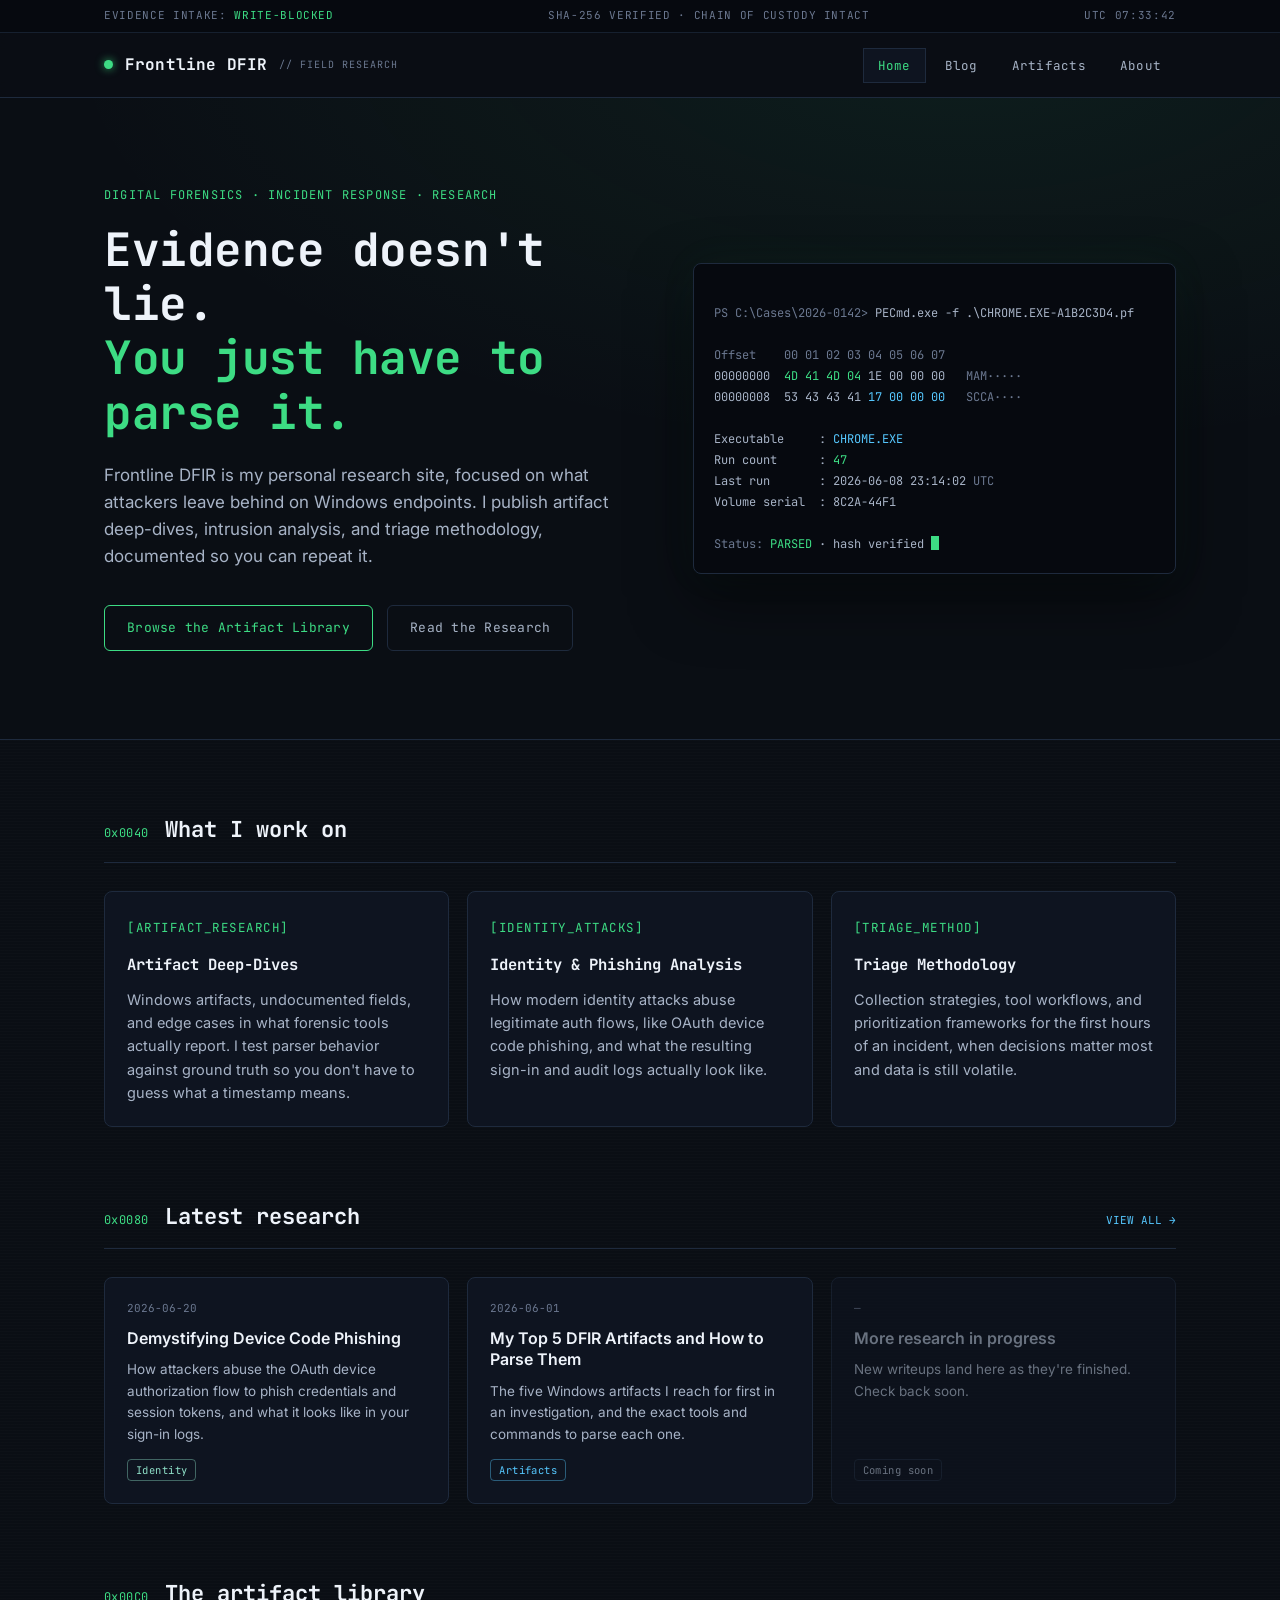
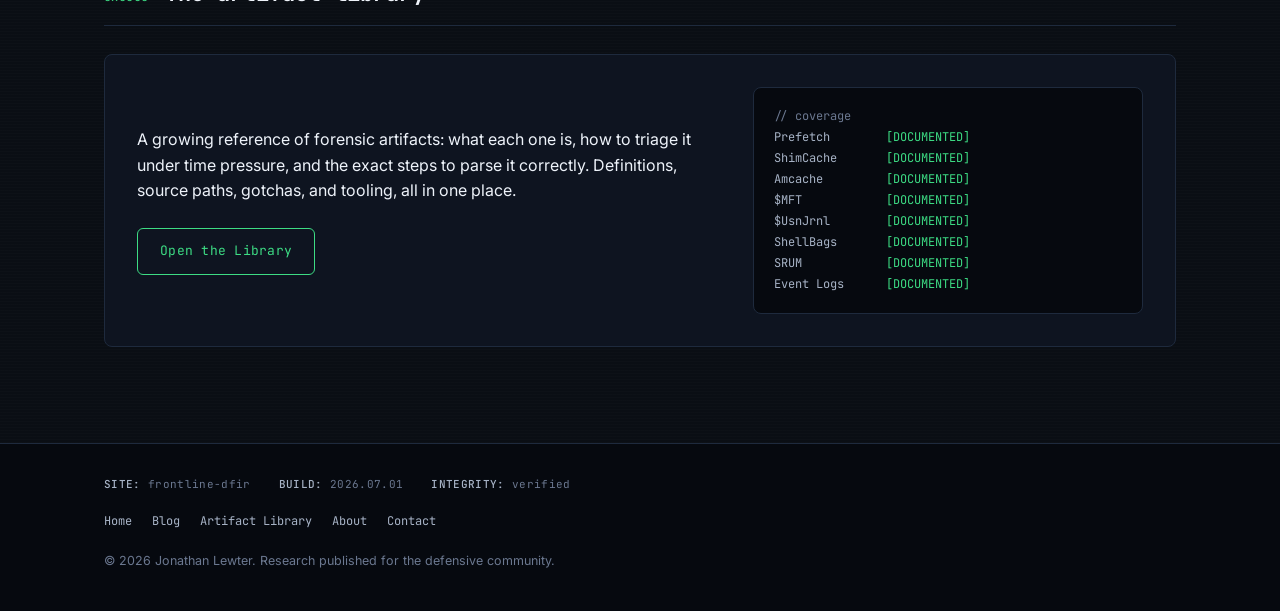
==== commit 97d1d280: "Restyle site with terminal aesthetic, add About page and real writeups Merge personal portfolio cont" ====
--- a/index.html
+++ b/index.html
@@ -3,11 +3,11 @@
 <head>
 <meta charset="UTF-8">
 <meta name="viewport" content="width=device-width, initial-scale=1.0">
-<title>Frontline DFIR — Digital Forensics &amp; Incident Response Research</title>
-<meta name="description" content="Frontline DFIR publishes hands-on digital forensics research: artifact deep-dives, intrusion analysis, and triage methodology from the field.">
+<title>Frontline DFIR — Jonathan Lewter, Digital Forensics &amp; Incident Response</title>
+<meta name="description" content="Frontline DFIR is Jonathan Lewter's DFIR research site: artifact deep-dives, Windows endpoint investigation, and triage methodology.">
 <link rel="preconnect" href="https://fonts.googleapis.com">
 <link rel="preconnect" href="https://fonts.gstatic.com" crossorigin>
-<link href="https://fonts.googleapis.com/css2?family=Chakra+Petch:wght@500;600;700&family=IBM+Plex+Mono:wght@400;500&family=IBM+Plex+Sans:wght@400;500;600&display=swap" rel="stylesheet">
+<link href="https://fonts.googleapis.com/css2?family=JetBrains+Mono:wght@400;500;700&family=Inter:wght@400;500;600&display=swap" rel="stylesheet">
 <link rel="stylesheet" href="styles.css">
 </head>
 <body>
@@ -30,6 +30,7 @@
       <li><a href="index.html" class="active">Home</a></li>
       <li><a href="blog.html">Blog</a></li>
       <li><a href="artifacts.html">Artifacts</a></li>
+      <li><a href="about.html">About</a></li>
     </ul>
   </div>
 </nav>
@@ -39,7 +40,7 @@
     <div>
       <p class="eyebrow">DIGITAL FORENSICS · INCIDENT RESPONSE · RESEARCH</p>
       <h1>Evidence doesn't lie.<br><span class="accent">You just have to parse it.</span></h1>
-      <p class="lede">Frontline DFIR is a security research outfit focused on what attackers leave behind. We publish artifact deep-dives, intrusion case studies, and triage methodology — built from real engagements, documented so you can repeat them.</p>
+      <p class="lede">Frontline DFIR is my personal research site, focused on what attackers leave behind on Windows endpoints. I publish artifact deep-dives, intrusion analysis, and triage methodology, documented so you can repeat it.</p>
       <div class="cta-row">
         <a class="btn" href="artifacts.html">Browse the Artifact Library</a>
         <a class="btn ghost" href="blog.html">Read the Research</a>
@@ -66,23 +67,23 @@
   <section>
     <div class="sec-head">
       <span class="offset">0x0040</span>
-      <h2>What we work on</h2>
+      <h2>What I work on</h2>
     </div>
     <div class="grid-3">
       <div class="card focus-card">
         <span class="glyph">[ARTIFACT_RESEARCH]</span>
         <h3>Artifact Deep-Dives</h3>
-        <p>Binary formats, undocumented fields, and edge cases in Windows, macOS, and Linux forensic artifacts. We test parser behavior against ground truth so you don't have to guess what a timestamp means.</p>
+        <p>Windows artifacts, undocumented fields, and edge cases in what forensic tools actually report. I test parser behavior against ground truth so you don't have to guess what a timestamp means.</p>
       </div>
       <div class="card focus-card">
-        <span class="glyph">[INTRUSION_ANALYSIS]</span>
-        <h3>Intrusion Case Studies</h3>
-        <p>Sanitized walk-throughs of real incident response engagements: initial access to impact, the evidence at each stage, and the pivots that broke the case open.</p>
+        <span class="glyph">[IDENTITY_ATTACKS]</span>
+        <h3>Identity &amp; Phishing Analysis</h3>
+        <p>How modern identity attacks abuse legitimate auth flows, like OAuth device code phishing, and what the resulting sign-in and audit logs actually look like.</p>
       </div>
       <div class="card focus-card">
         <span class="glyph">[TRIAGE_METHOD]</span>
         <h3>Triage Methodology</h3>
-        <p>Collection strategies, tool workflows, and prioritization frameworks for the first four hours of an incident — when decisions matter most and data is still volatile.</p>
+        <p>Collection strategies, tool workflows, and prioritization frameworks for the first hours of an incident, when decisions matter most and data is still volatile.</p>
       </div>
     </div>
   </section>
@@ -91,26 +92,26 @@
     <div class="sec-head">
       <span class="offset">0x0080</span>
       <h2>Latest research</h2>
-      <span class="count"><a href="blog.html">VIEW ALL →</a></span>
+      <span class="count"><a href="blog.html">VIEW ALL &rarr;</a></span>
     </div>
     <div class="post-strip">
       <article class="card">
-        <time datetime="2026-06-02">2026-06-02</time>
-        <h3><a href="blog.html">ShimCache Lies: When Execution Evidence Isn't</a></h3>
-        <p>AppCompatCache entries prove presence, not execution. We walk through three cases where that distinction changed the finding.</p>
-        <div><span class="tag exec">Execution</span></div>
+        <time datetime="2026-06-20">2026-06-20</time>
+        <h3><a href="posts/device-code-phishing.html">Demystifying Device Code Phishing</a></h3>
+        <p>How attackers abuse the OAuth device authorization flow to phish credentials and session tokens, and what it looks like in your sign-in logs.</p>
+        <div><span class="tag usr">Identity</span></div>
       </article>
       <article class="card">
-        <time datetime="2026-05-19">2026-05-19</time>
-        <h3><a href="blog.html">SRUM: The Database Attackers Forget About</a></h3>
-        <p>Network and process accounting survives anti-forensics surprisingly often. Parsing SRUDB.dat for exfiltration estimates.</p>
-        <div><span class="tag fs">Filesystem</span></div>
+        <time datetime="2026-06-01">2026-06-01</time>
+        <h3><a href="blog.html">My Top 5 DFIR Artifacts and How to Parse Them</a></h3>
+        <p>The five Windows artifacts I reach for first in an investigation, and the exact tools and commands to parse each one.</p>
+        <div><span class="tag fs">Artifacts</span></div>
       </article>
-      <article class="card">
-        <time datetime="2026-05-05">2026-05-05</time>
-        <h3><a href="blog.html">First Four Hours: A Ransomware Triage Playbook</a></h3>
-        <p>What to collect, in what order, and what to skip when the clock is running and the estate is encrypting.</p>
-        <div><span class="tag usr">Methodology</span></div>
+      <article class="card" style="opacity:0.6;">
+        <time>&mdash;</time>
+        <h3 style="color:var(--muted);">More research in progress</h3>
+        <p>New writeups land here as they're finished. Check back soon.</p>
+        <div><span class="tag">Coming soon</span></div>
       </article>
     </div>
   </section>
@@ -122,7 +123,7 @@
     </div>
     <div class="card" style="display:grid; grid-template-columns: 1.2fr 0.8fr; gap: 32px; align-items: center; padding: 32px;">
       <div>
-        <p style="font-size:16px; max-width:58ch;">A growing reference of forensic artifacts: what each one is, how to triage it under time pressure, and the exact steps to parse it correctly. Definitions, source paths, gotchas, and tooling — in one place.</p>
+        <p style="font-size:16px; max-width:58ch;">A growing reference of forensic artifacts: what each one is, how to triage it under time pressure, and the exact steps to parse it correctly. Definitions, source paths, gotchas, and tooling, all in one place.</p>
         <div class="cta-row" style="margin-top:24px;">
           <a class="btn" href="artifacts.html">Open the Library</a>
         </div>
@@ -145,17 +146,17 @@
   <div class="wrap">
     <div class="custody">
       <span><b>SITE:</b> frontline-dfir</span>
-      <span><b>BUILD:</b> 2026.06.09</span>
+      <span><b>BUILD:</b> 2026.07.01</span>
       <span><b>INTEGRITY:</b> verified</span>
     </div>
     <div class="foot-links">
       <a href="index.html">Home</a>
       <a href="blog.html">Blog</a>
       <a href="artifacts.html">Artifact Library</a>
-      <a href="#">RSS</a>
-      <a href="#">Contact</a>
+      <a href="about.html">About</a>
+      <a href="mailto:jlewcareer@gmail.com">Contact</a>
     </div>
-    <p class="copyright">© 2026 Frontline DFIR. Research published for the defensive community.</p>
+    <p class="copyright">&copy; 2026 Jonathan Lewter. Research published for the defensive community.</p>
   </div>
 </footer>
 
--- a/styles.css
+++ b/styles.css
@@ -1,27 +1,27 @@
 /* ============================================================
    FRONTLINE DFIR — shared stylesheet
-   Palette: carbon / amber (write-blocker LED) / verification cyan
-   Type: Chakra Petch (display) · IBM Plex Sans (body) · IBM Plex Mono (data)
+   Palette: near-black terminal / signal green / verification cyan
+   Type: JetBrains Mono (headings + data) · Inter (body)
    ============================================================ */
 
 :root {
-  --bg: #101418;
-  --bg-deep: #0B0E12;
-  --panel: #161C23;
-  --panel-2: #1B232C;
-  --line: #28323D;
-  --line-soft: #1E2730;
-  --ink: #E9EEF3;
-  --muted: #8C99A6;
-  --faint: #5C6873;
-  --amber: #F0A33A;
-  --amber-dim: rgba(240, 163, 58, 0.14);
-  --cyan: #6FC3D6;
-  --cyan-dim: rgba(111, 195, 214, 0.12);
-  --red: #E0644F;
-  --mono: "IBM Plex Mono", ui-monospace, Menlo, monospace;
-  --sans: "IBM Plex Sans", system-ui, sans-serif;
-  --display: "Chakra Petch", var(--sans);
+  --bg: #0a0e14;
+  --bg-deep: #06090f;
+  --panel: #0e1420;
+  --panel-2: #101724;
+  --line: #1e2a3d;
+  --line-soft: #16202f;
+  --ink: #eef3fa;
+  --muted: #a7b3c6;
+  --faint: #6b7890;
+  --accent: #3ddc84;
+  --accent-dim: rgba(61, 220, 132, 0.14);
+  --cyan: #56c8ff;
+  --cyan-dim: rgba(86, 200, 255, 0.12);
+  --red: #ff5f57;
+  --mono: "JetBrains Mono", ui-monospace, Menlo, monospace;
+  --sans: "Inter", system-ui, sans-serif;
+  --display: var(--mono);
   --maxw: 1120px;
 }
 
@@ -40,14 +40,21 @@
   font-size: 16px;
   line-height: 1.6;
   -webkit-font-smoothing: antialiased;
-}
-
-::selection { background: var(--amber); color: #161005; }
+  background-image: repeating-linear-gradient(
+    0deg,
+    rgba(255, 255, 255, 0.012) 0px,
+    rgba(255, 255, 255, 0.012) 1px,
+    transparent 1px,
+    transparent 3px
+  );
+}
+
+::selection { background: rgba(61, 220, 132, 0.28); color: #04110b; }
 
 a { color: var(--cyan); text-decoration: none; }
 a:hover { text-decoration: underline; }
 a:focus-visible, button:focus-visible {
-  outline: 2px solid var(--amber);
+  outline: 2px solid var(--accent);
   outline-offset: 3px;
   border-radius: 2px;
 }
@@ -72,12 +79,12 @@
   white-space: nowrap;
   overflow: hidden;
 }
-.status-strip .ok { color: var(--cyan); }
+.status-strip .ok { color: var(--accent); }
 
 /* ---------- nav ---------- */
 .nav {
   border-bottom: 1px solid var(--line);
-  background: rgba(16, 20, 24, 0.92);
+  background: rgba(10, 14, 20, 0.9);
   backdrop-filter: blur(8px);
   position: sticky;
   top: 0;
@@ -95,17 +102,16 @@
   gap: 12px;
   color: var(--ink);
   font-family: var(--display);
-  font-weight: 600;
-  font-size: 17px;
-  letter-spacing: 0.04em;
-  text-transform: uppercase;
+  font-weight: 700;
+  font-size: 16px;
+  letter-spacing: 0.01em;
 }
 .brand:hover { text-decoration: none; }
 .brand .led {
   width: 9px; height: 9px;
-  background: var(--amber);
+  background: var(--accent);
   border-radius: 50%;
-  box-shadow: 0 0 8px rgba(240, 163, 58, 0.8);
+  box-shadow: 0 0 8px rgba(61, 220, 132, 0.8);
   animation: pulse 2.4s ease-in-out infinite;
 }
 @keyframes pulse { 0%,100% { opacity: 1; } 50% { opacity: 0.35; } }
@@ -113,21 +119,21 @@
   font-family: var(--mono);
   font-size: 10px;
   color: var(--faint);
-  letter-spacing: 0.12em;
+  letter-spacing: 0.1em;
   font-weight: 400;
 }
 .nav-links { display: flex; gap: 4px; list-style: none; }
 .nav-links a {
   font-family: var(--mono);
   font-size: 12.5px;
-  letter-spacing: 0.05em;
+  letter-spacing: 0.02em;
   color: var(--muted);
   padding: 8px 14px;
   border: 1px solid transparent;
 }
 .nav-links a:hover { color: var(--ink); text-decoration: none; }
 .nav-links a.active {
-  color: var(--amber);
+  color: var(--accent);
   border-color: var(--line);
   background: var(--panel);
 }
@@ -144,15 +150,14 @@
 .sec-head .offset {
   font-family: var(--mono);
   font-size: 12px;
-  color: var(--amber);
-  letter-spacing: 0.08em;
+  color: var(--accent);
+  letter-spacing: 0.04em;
 }
 .sec-head h2 {
   font-family: var(--display);
-  font-size: 24px;
-  font-weight: 600;
-  letter-spacing: 0.05em;
-  text-transform: uppercase;
+  font-size: 22px;
+  font-weight: 700;
+  letter-spacing: 0;
 }
 .sec-head .count {
   margin-left: auto;
@@ -166,15 +171,16 @@
   display: inline-block;
   font-family: var(--mono);
   font-size: 13px;
-  letter-spacing: 0.05em;
+  letter-spacing: 0.02em;
   padding: 12px 22px;
-  border: 1px solid var(--amber);
-  color: var(--amber);
+  border: 1px solid var(--accent);
+  color: var(--accent);
   background: transparent;
   cursor: pointer;
-  transition: background 0.15s, color 0.15s;
-}
-.btn:hover { background: var(--amber); color: #161005; text-decoration: none; }
+  border-radius: 6px;
+  transition: background 0.15s, color 0.15s, transform 0.15s;
+}
+.btn:hover { background: var(--accent); color: #06110b; text-decoration: none; transform: translateY(-1px); }
 .btn.ghost { border-color: var(--line); color: var(--muted); }
 .btn.ghost:hover { background: var(--panel-2); color: var(--ink); }
 
@@ -182,21 +188,22 @@
 .tag {
   font-family: var(--mono);
   font-size: 10.5px;
-  letter-spacing: 0.08em;
+  letter-spacing: 0.04em;
   padding: 3px 8px;
   border: 1px solid var(--line);
-  color: var(--muted);
-  text-transform: uppercase;
-}
-.tag.exec { color: var(--amber); border-color: rgba(240,163,58,0.4); }
-.tag.fs   { color: var(--cyan);  border-color: rgba(111,195,214,0.4); }
-.tag.reg  { color: #C9A6E8;      border-color: rgba(201,166,232,0.4); }
-.tag.usr  { color: #9BD49B;      border-color: rgba(155,212,155,0.4); }
+  border-radius: 4px;
+  color: var(--muted);
+}
+.tag.exec { color: var(--accent); border-color: rgba(61,220,132,0.45); }
+.tag.fs   { color: var(--cyan);  border-color: rgba(86,200,255,0.4); }
+.tag.reg  { color: #c3b3ff;      border-color: rgba(195,179,255,0.4); }
+.tag.usr  { color: #8fe0c8;      border-color: rgba(143,224,200,0.4); }
 
 /* ---------- cards ---------- */
 .card {
   background: var(--panel);
   border: 1px solid var(--line);
+  border-radius: 8px;
   padding: 22px;
 }
 
@@ -214,7 +221,7 @@
   font-family: var(--mono);
   font-size: 11px;
   color: var(--faint);
-  letter-spacing: 0.05em;
+  letter-spacing: 0.03em;
   display: flex;
   flex-wrap: wrap;
   gap: 8px 28px;
@@ -229,7 +236,7 @@
   font-size: 12px;
 }
 footer .foot-links a { color: var(--muted); }
-footer .foot-links a:hover { color: var(--amber); }
+footer .foot-links a:hover { color: var(--accent); }
 footer .copyright {
   margin-top: 20px;
   font-size: 12.5px;
@@ -244,11 +251,12 @@
   color: var(--muted);
   background: var(--bg-deep);
   border: 1px solid var(--line);
+  border-radius: 8px;
   padding: 18px 20px;
   overflow-x: auto;
   white-space: pre;
 }
-.hexblock .hl { color: var(--amber); }
+.hexblock .hl { color: var(--accent); }
 .hexblock .hl2 { color: var(--cyan); }
 .hexblock .dim { color: var(--faint); }
 
@@ -258,7 +266,7 @@
 .hero {
   border-bottom: 1px solid var(--line);
   background:
-    radial-gradient(ellipse 900px 420px at 75% -10%, rgba(240,163,58,0.07), transparent),
+    radial-gradient(ellipse 900px 420px at 75% -10%, rgba(61,220,132,0.08), transparent),
     var(--bg);
 }
 .hero .wrap {
@@ -272,32 +280,31 @@
 .hero .eyebrow {
   font-family: var(--mono);
   font-size: 12px;
-  letter-spacing: 0.14em;
-  color: var(--amber);
+  letter-spacing: 0.1em;
+  color: var(--accent);
   margin-bottom: 18px;
 }
 .hero h1 {
   font-family: var(--display);
-  font-size: clamp(34px, 4.6vw, 54px);
+  font-size: clamp(30px, 4.2vw, 46px);
   font-weight: 700;
-  line-height: 1.08;
-  letter-spacing: 0.01em;
-  text-transform: uppercase;
-}
-.hero h1 .accent { color: var(--amber); }
+  line-height: 1.18;
+  letter-spacing: -0.01em;
+}
+.hero h1 .accent { color: var(--accent); }
 .hero p.lede {
   margin-top: 22px;
-  font-size: 17.5px;
+  font-size: 17px;
   color: var(--muted);
   max-width: 52ch;
 }
 .hero .cta-row { margin-top: 34px; display: flex; gap: 14px; flex-wrap: wrap; }
 
-.hero .hexblock { box-shadow: 0 24px 60px rgba(0,0,0,0.45); }
+.hero .hexblock { box-shadow: 0 24px 60px rgba(0,0,0,0.5), 0 0 40px rgba(61,220,132,0.05); }
 .hexblock .cursor {
   display: inline-block;
   width: 8px; height: 14px;
-  background: var(--amber);
+  background: var(--accent);
   vertical-align: -2px;
   animation: blink 1.1s steps(1) infinite;
 }
@@ -311,17 +318,16 @@
 }
 .focus-card h3 {
   font-family: var(--display);
-  font-size: 16px;
-  font-weight: 600;
-  letter-spacing: 0.05em;
-  text-transform: uppercase;
+  font-size: 15.5px;
+  font-weight: 700;
+  letter-spacing: 0;
   margin: 14px 0 10px;
 }
 .focus-card .glyph {
   font-family: var(--mono);
-  font-size: 13px;
-  color: var(--amber);
-  letter-spacing: 0.1em;
+  font-size: 12.5px;
+  color: var(--accent);
+  letter-spacing: 0.04em;
 }
 .focus-card p { font-size: 14.5px; color: var(--muted); }
 
@@ -331,26 +337,25 @@
 .post-strip time { font-family: var(--mono); font-size: 11px; color: var(--faint); }
 .post-strip h3 { font-size: 16px; font-weight: 600; line-height: 1.35; }
 .post-strip h3 a { color: var(--ink); }
-.post-strip h3 a:hover { color: var(--amber); text-decoration: none; }
+.post-strip h3 a:hover { color: var(--accent); text-decoration: none; }
 .post-strip p { font-size: 13.5px; color: var(--muted); flex: 1; }
 
 /* ============================================================
-   BLOG PAGE
+   BLOG / ABOUT / GENERIC PAGE HEAD
    ============================================================ */
 .page-head { padding: 64px 0 0; }
 .page-head .eyebrow {
   font-family: var(--mono);
   font-size: 12px;
-  letter-spacing: 0.14em;
-  color: var(--amber);
+  letter-spacing: 0.1em;
+  color: var(--accent);
   margin-bottom: 12px;
 }
 .page-head h1 {
   font-family: var(--display);
-  font-size: clamp(30px, 4vw, 42px);
+  font-size: clamp(28px, 3.6vw, 38px);
   font-weight: 700;
-  text-transform: uppercase;
-  letter-spacing: 0.02em;
+  letter-spacing: -0.01em;
 }
 .page-head p { margin-top: 12px; color: var(--muted); max-width: 64ch; }
 
@@ -374,9 +379,11 @@
 }
 .post-row h2 { font-size: 19px; font-weight: 600; line-height: 1.35; }
 .post-row h2 a { color: var(--ink); }
-.post-row h2 a:hover { color: var(--amber); text-decoration: none; }
+.post-row h2 a:hover { color: var(--accent); text-decoration: none; }
 .post-row p { margin-top: 8px; font-size: 14.5px; color: var(--muted); max-width: 70ch; }
 .post-row .tags { display: flex; gap: 8px; padding-top: 4px; }
+.post-row.soon { opacity: 0.6; }
+.post-row.soon h2 a { pointer-events: none; color: var(--muted); }
 
 /* ============================================================
    ARTIFACTS PAGE
@@ -391,16 +398,16 @@
 .filter-bar .fbtn {
   font-family: var(--mono);
   font-size: 12px;
-  letter-spacing: 0.06em;
+  letter-spacing: 0.03em;
   padding: 7px 14px;
   background: transparent;
   border: 1px solid var(--line);
+  border-radius: 6px;
   color: var(--muted);
   cursor: pointer;
-  text-transform: uppercase;
 }
 .filter-bar .fbtn:hover { color: var(--ink); border-color: var(--muted); }
-.filter-bar .fbtn.active { color: var(--amber); border-color: var(--amber); background: var(--amber-dim); }
+.filter-bar .fbtn.active { color: var(--accent); border-color: var(--accent); background: var(--accent-dim); }
 .filter-bar input[type="search"] {
   margin-left: auto;
   font-family: var(--mono);
@@ -408,6 +415,7 @@
   padding: 8px 14px;
   background: var(--bg-deep);
   border: 1px solid var(--line);
+  border-radius: 6px;
   color: var(--ink);
   min-width: 230px;
 }
@@ -423,11 +431,12 @@
   padding: 18px 22px;
   background: var(--panel);
   border: 1px solid var(--line);
+  border-radius: 8px;
   user-select: none;
 }
 .artifact summary::-webkit-details-marker { display: none; }
 .artifact summary:hover { border-color: var(--muted); }
-.artifact[open] summary { border-bottom-color: var(--line-soft); background: var(--panel-2); }
+.artifact[open] summary { border-radius: 8px 8px 0 0; border-bottom-color: var(--line-soft); background: var(--panel-2); }
 .artifact .a-path {
   font-family: var(--mono);
   font-size: 11.5px;
@@ -436,9 +445,9 @@
 }
 .artifact summary h3 {
   font-family: var(--display);
-  font-size: 17px;
-  font-weight: 600;
-  letter-spacing: 0.03em;
+  font-size: 16.5px;
+  font-weight: 700;
+  letter-spacing: 0;
 }
 .artifact summary .chev {
   margin-left: auto;
@@ -446,11 +455,12 @@
   color: var(--faint);
   transition: transform 0.2s;
 }
-.artifact[open] summary .chev { transform: rotate(90deg); color: var(--amber); }
+.artifact[open] summary .chev { transform: rotate(90deg); color: var(--accent); }
 
 .artifact .a-body {
   border: 1px solid var(--line);
   border-top: none;
+  border-radius: 0 0 8px 8px;
   background: var(--panel);
   padding: 26px;
   display: grid;
@@ -460,9 +470,9 @@
 .a-section h4 {
   font-family: var(--mono);
   font-size: 11px;
-  letter-spacing: 0.14em;
+  letter-spacing: 0.1em;
   text-transform: uppercase;
-  color: var(--amber);
+  color: var(--accent);
   margin-bottom: 10px;
 }
 .a-section.full { grid-column: 1 / -1; }
@@ -472,7 +482,8 @@
   font-size: 12px;
   color: var(--cyan);
   background: var(--cyan-dim);
-  border: 1px solid rgba(111,195,214,0.25);
+  border: 1px solid rgba(86,200,255,0.28);
+  border-radius: 6px;
   padding: 8px 12px;
   margin-top: 12px;
   overflow-x: auto;
@@ -491,7 +502,7 @@
   content: "▸";
   position: absolute;
   left: 0;
-  color: var(--amber);
+  color: var(--accent);
   font-size: 11px;
   top: 9px;
 }
@@ -514,7 +525,8 @@
   font-family: var(--mono);
   font-size: 11px;
   color: var(--cyan);
-  border: 1px solid rgba(111,195,214,0.3);
+  border: 1px solid rgba(86,200,255,0.3);
+  border-radius: 3px;
   padding: 1px 5px;
 }
 .a-section code {
@@ -522,8 +534,128 @@
   font-size: 12.5px;
   color: var(--cyan);
   background: var(--bg-deep);
+  border-radius: 4px;
   padding: 1px 6px;
   border: 1px solid var(--line-soft);
+}
+
+/* ============================================================
+   ABOUT PAGE
+   ============================================================ */
+.about-grid {
+  display: grid;
+  grid-template-columns: 1.5fr 1fr;
+  gap: 32px;
+  margin-top: 40px;
+  align-items: start;
+}
+.about-text p { color: var(--muted); font-size: 15px; margin-bottom: 16px; }
+.about-text strong { color: var(--ink); }
+.about-text em { color: var(--cyan); font-style: normal; }
+.about-card {
+  border-left: 3px solid var(--accent);
+}
+.about-card-line { font-family: var(--mono); font-size: 13px; color: var(--muted); }
+.about-card-line + .about-card-line { margin-top: 8px; }
+.about-card .key { color: var(--cyan); }
+.about-card .status-open { color: var(--accent); }
+
+.certs {
+  display: grid;
+  grid-template-columns: repeat(auto-fit, minmax(260px, 1fr));
+  gap: 14px;
+  margin-top: 16px;
+}
+.cert {
+  display: flex;
+  align-items: center;
+  gap: 14px;
+}
+.cert-badge {
+  flex-shrink: 0;
+  width: 36px; height: 36px;
+  display: grid;
+  place-items: center;
+  border-radius: 50%;
+  background: var(--accent-dim);
+  color: var(--accent);
+  font-family: var(--mono);
+  font-weight: 700;
+}
+.cert-badge.progress { background: var(--cyan-dim); color: var(--cyan); }
+.cert-name { font-size: 14.5px; color: var(--ink); font-weight: 600; }
+.cert-org { font-family: var(--mono); font-size: 11.5px; color: var(--faint); }
+.cert-org .in-progress { color: var(--cyan); }
+
+.skills-groups {
+  display: grid;
+  grid-template-columns: repeat(auto-fit, minmax(220px, 1fr));
+  gap: 14px;
+  margin-top: 16px;
+}
+.skill-group-title { font-family: var(--mono); font-size: 13px; color: var(--accent); margin-bottom: 10px; }
+.skill-list { list-style: none; }
+.skill-list li { font-size: 13.5px; color: var(--muted); padding: 4px 0; }
+.skill-list li::before { content: "▸ "; color: var(--cyan); font-family: var(--mono); }
+
+/* ============================================================
+   FULL BLOG POST
+   ============================================================ */
+.post-article { max-width: 780px; margin: 0 auto; }
+.post-article .back-link { font-family: var(--mono); font-size: 13px; color: var(--faint); }
+.post-article .back-link:hover { color: var(--accent); }
+.post-article .post-tags { display: flex; gap: 8px; margin-top: 24px; }
+.post-article .post-lede { margin-top: 18px; font-size: 17px; color: var(--muted); }
+.post-body { margin-top: 32px; font-size: 15.5px; }
+.post-body p { margin-bottom: 20px; color: var(--ink); }
+.post-body p, .post-body li { color: var(--ink); }
+.post-body strong { color: var(--ink); }
+.post-body a { color: var(--accent); border-bottom: 1px solid rgba(61,220,132,0.4); }
+.post-body a:hover { color: var(--cyan); border-color: var(--cyan); }
+.post-body h2 {
+  font-family: var(--mono);
+  font-size: 22px;
+  color: var(--ink);
+  margin: 44px 0 18px;
+}
+.post-body h2::before { content: "# "; color: var(--accent); }
+.post-body h3 { font-family: var(--mono); font-size: 16px; color: var(--cyan); margin: 28px 0 14px; }
+.post-body ul, .post-body ol { margin: 0 0 20px 22px; color: var(--muted); }
+.post-body li { margin-bottom: 8px; }
+.post-body ul li::marker { color: var(--accent); }
+.post-body ol li::marker { color: var(--accent); font-family: var(--mono); }
+.post-body code {
+  font-family: var(--mono);
+  font-size: 0.85em;
+  background: var(--bg-deep);
+  color: var(--cyan);
+  padding: 0.12em 0.4em;
+  border-radius: 4px;
+  border: 1px solid var(--line);
+}
+.post-body pre {
+  background: var(--bg-deep);
+  border: 1px solid var(--line);
+  border-left: 3px solid var(--accent);
+  border-radius: 8px;
+  padding: 18px 20px;
+  margin: 0 0 22px;
+  overflow-x: auto;
+}
+.post-body pre code {
+  background: none; border: none; padding: 0;
+  color: var(--ink); font-size: 13.5px; line-height: 1.6; white-space: pre;
+}
+.post-body .ref-list li { font-size: 13.5px; color: var(--faint); }
+.post-note {
+  margin-top: 32px;
+  padding: 16px 18px;
+  background: var(--panel);
+  border: 1px solid var(--line);
+  border-left: 3px solid var(--cyan);
+  border-radius: 8px;
+  font-size: 13.5px;
+  color: var(--muted);
 }
 
 /* ---------- responsive ---------- */
@@ -534,6 +666,7 @@
   .post-row { grid-template-columns: 1fr; gap: 8px; }
   .filter-bar input[type="search"] { margin-left: 0; width: 100%; }
   .status-strip .wrap span:nth-child(2) { display: none; }
+  .about-grid { grid-template-columns: 1fr; }
 }
 @media (max-width: 560px) {
   .nav .wrap { height: auto; flex-direction: column; gap: 8px; padding-top: 12px; padding-bottom: 12px; }
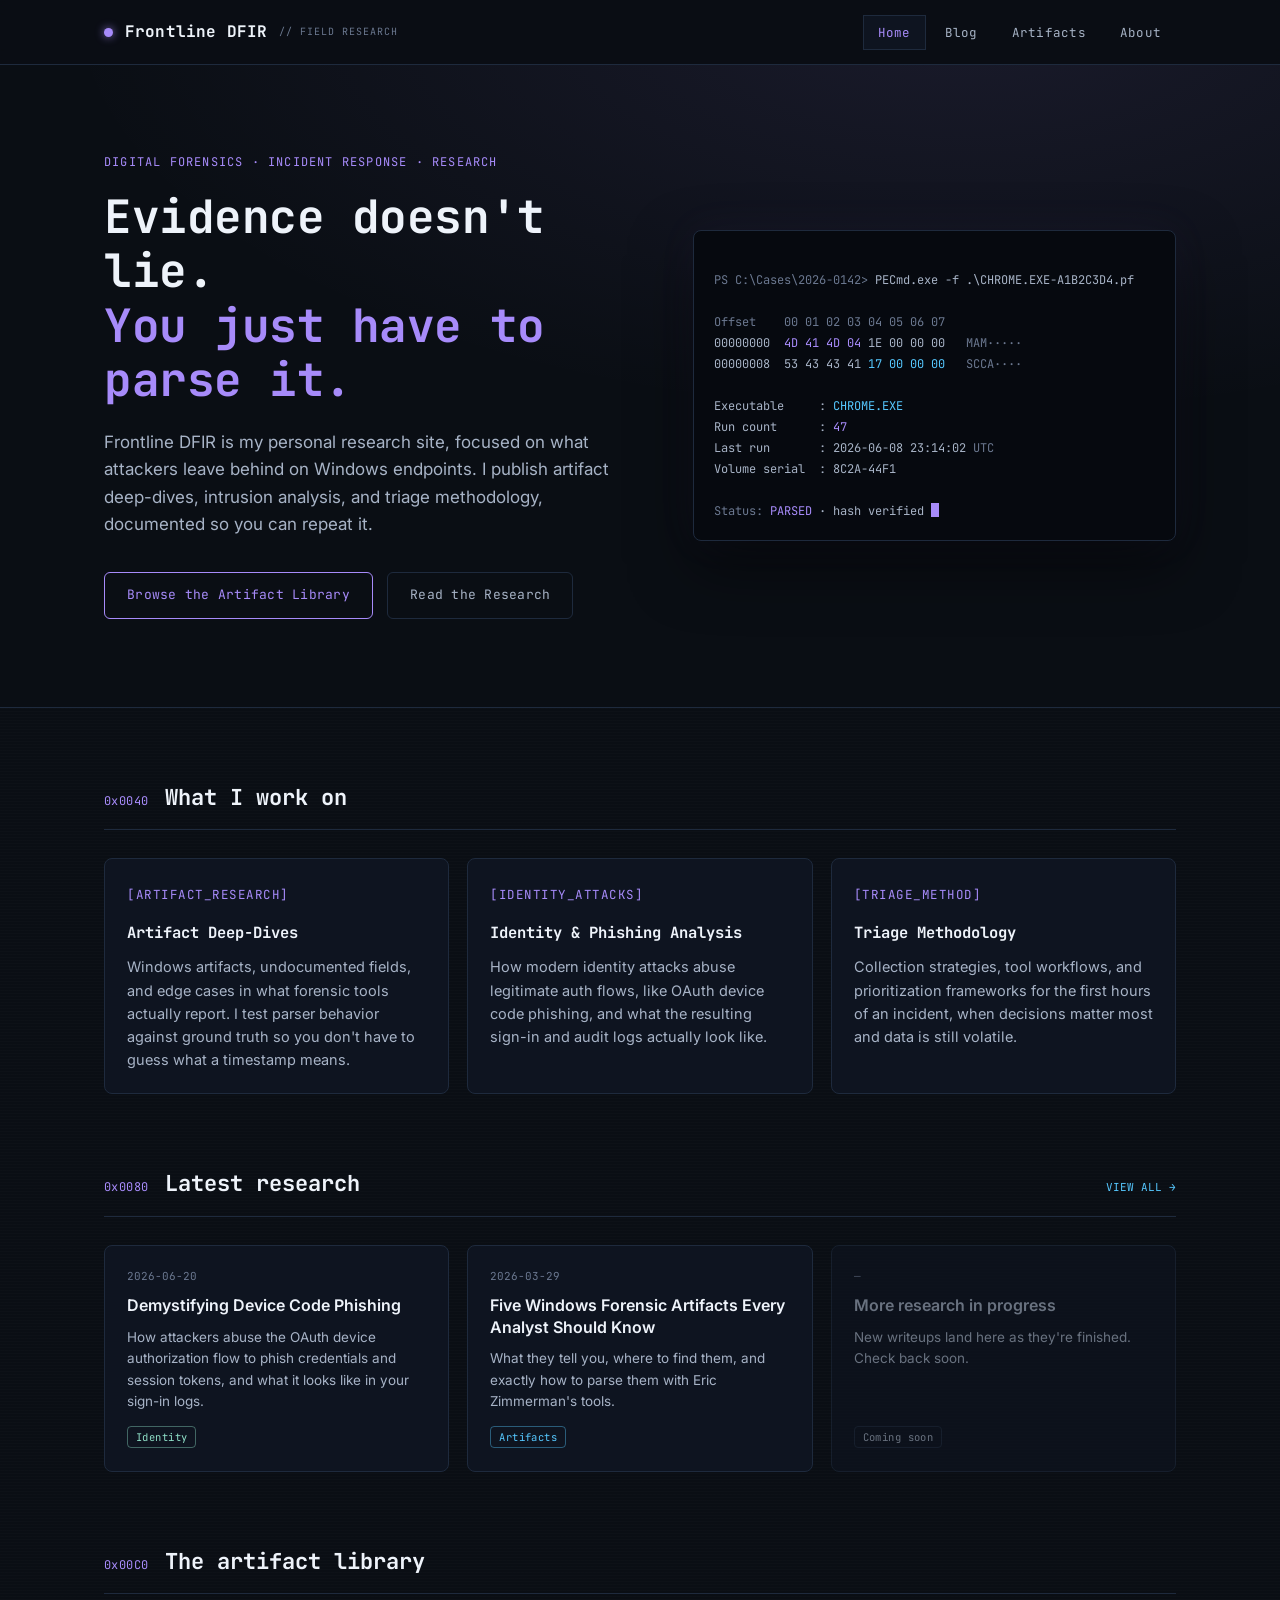
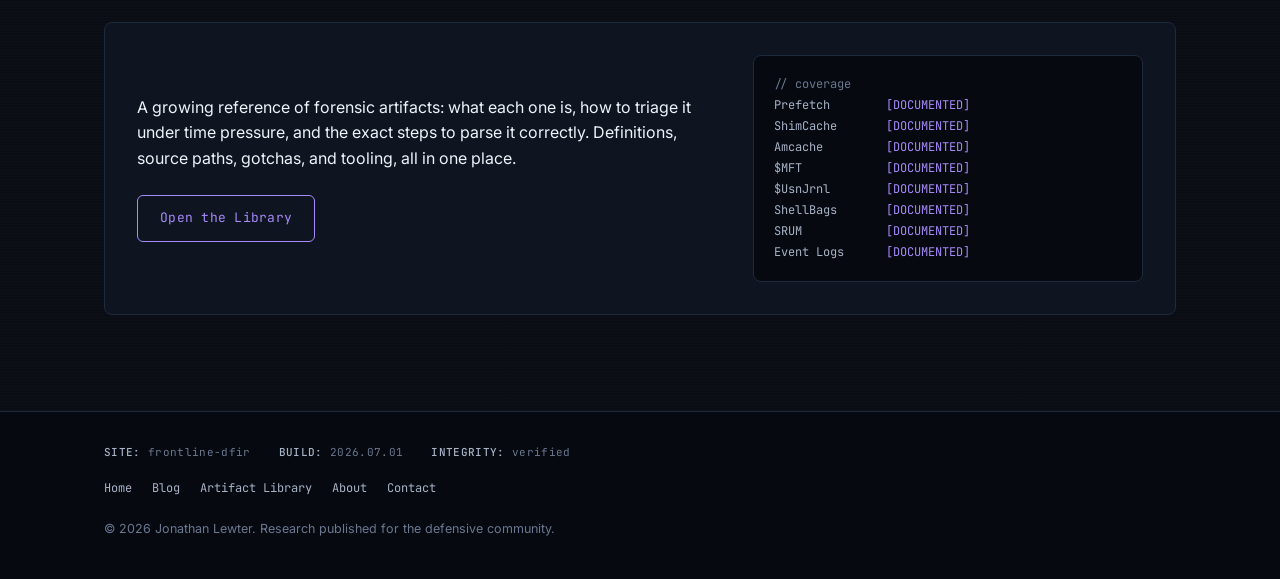
==== commit 0211d926: "Add Top 5 DFIR Artifacts post, recolor to purple, trim top branding Add the full 'Five Windows Foren" ====
--- a/index.html
+++ b/index.html
@@ -11,14 +11,6 @@
 <link rel="stylesheet" href="styles.css">
 </head>
 <body>
-
-<div class="status-strip">
-  <div class="wrap">
-    <span>EVIDENCE INTAKE: <span class="ok">WRITE-BLOCKED</span></span>
-    <span>SHA-256 VERIFIED · CHAIN OF CUSTODY INTACT</span>
-    <span id="utc-clock">UTC --:--:--</span>
-  </div>
-</div>
 
 <nav class="nav">
   <div class="wrap">
@@ -102,9 +94,9 @@
         <div><span class="tag usr">Identity</span></div>
       </article>
       <article class="card">
-        <time datetime="2026-06-01">2026-06-01</time>
-        <h3><a href="blog.html">My Top 5 DFIR Artifacts and How to Parse Them</a></h3>
-        <p>The five Windows artifacts I reach for first in an investigation, and the exact tools and commands to parse each one.</p>
+        <time datetime="2026-03-29">2026-03-29</time>
+        <h3><a href="posts/top-5-dfir-artifacts.html">Five Windows Forensic Artifacts Every Analyst Should Know</a></h3>
+        <p>What they tell you, where to find them, and exactly how to parse them with Eric Zimmerman's tools.</p>
         <div><span class="tag fs">Artifacts</span></div>
       </article>
       <article class="card" style="opacity:0.6;">
@@ -160,16 +152,5 @@
   </div>
 </footer>
 
-<script>
-  // UTC clock in the status strip
-  const clock = document.getElementById('utc-clock');
-  function tick() {
-    const d = new Date();
-    clock.textContent = 'UTC ' + d.toISOString().slice(11, 19);
-  }
-  tick();
-  setInterval(tick, 1000);
-</script>
-
 </body>
 </html>
--- a/styles.css
+++ b/styles.css
@@ -1,6 +1,6 @@
 /* ============================================================
    FRONTLINE DFIR — shared stylesheet
-   Palette: near-black terminal / signal green / verification cyan
+   Palette: near-black terminal / signal purple / verification cyan
    Type: JetBrains Mono (headings + data) · Inter (body)
    ============================================================ */
 
@@ -14,8 +14,8 @@
   --ink: #eef3fa;
   --muted: #a7b3c6;
   --faint: #6b7890;
-  --accent: #3ddc84;
-  --accent-dim: rgba(61, 220, 132, 0.14);
+  --accent: #a78bfa;
+  --accent-dim: rgba(167, 139, 250, 0.16);
   --cyan: #56c8ff;
   --cyan-dim: rgba(86, 200, 255, 0.12);
   --red: #ff5f57;
@@ -49,7 +49,7 @@
   );
 }
 
-::selection { background: rgba(61, 220, 132, 0.28); color: #04110b; }
+::selection { background: rgba(167, 139, 250, 0.3); color: #0e0620; }
 
 a { color: var(--cyan); text-decoration: none; }
 a:hover { text-decoration: underline; }
@@ -60,26 +60,6 @@
 }
 
 .wrap { max-width: var(--maxw); margin: 0 auto; padding: 0 24px; }
-
-/* ---------- top status strip ---------- */
-.status-strip {
-  font-family: var(--mono);
-  font-size: 11px;
-  letter-spacing: 0.06em;
-  color: var(--faint);
-  border-bottom: 1px solid var(--line-soft);
-  background: var(--bg-deep);
-}
-.status-strip .wrap {
-  display: flex;
-  justify-content: space-between;
-  gap: 16px;
-  padding-top: 7px;
-  padding-bottom: 7px;
-  white-space: nowrap;
-  overflow: hidden;
-}
-.status-strip .ok { color: var(--accent); }
 
 /* ---------- nav ---------- */
 .nav {
@@ -111,7 +91,7 @@
   width: 9px; height: 9px;
   background: var(--accent);
   border-radius: 50%;
-  box-shadow: 0 0 8px rgba(61, 220, 132, 0.8);
+  box-shadow: 0 0 8px rgba(167, 139, 250, 0.8);
   animation: pulse 2.4s ease-in-out infinite;
 }
 @keyframes pulse { 0%,100% { opacity: 1; } 50% { opacity: 0.35; } }
@@ -194,9 +174,9 @@
   border-radius: 4px;
   color: var(--muted);
 }
-.tag.exec { color: var(--accent); border-color: rgba(61,220,132,0.45); }
+.tag.exec { color: var(--accent); border-color: rgba(167,139,250,0.45); }
 .tag.fs   { color: var(--cyan);  border-color: rgba(86,200,255,0.4); }
-.tag.reg  { color: #c3b3ff;      border-color: rgba(195,179,255,0.4); }
+.tag.reg  { color: #ffbd59;      border-color: rgba(255,189,89,0.4); }
 .tag.usr  { color: #8fe0c8;      border-color: rgba(143,224,200,0.4); }
 
 /* ---------- cards ---------- */
@@ -266,7 +246,7 @@
 .hero {
   border-bottom: 1px solid var(--line);
   background:
-    radial-gradient(ellipse 900px 420px at 75% -10%, rgba(61,220,132,0.08), transparent),
+    radial-gradient(ellipse 900px 420px at 75% -10%, rgba(167,139,250,0.1), transparent),
     var(--bg);
 }
 .hero .wrap {
@@ -300,7 +280,7 @@
 }
 .hero .cta-row { margin-top: 34px; display: flex; gap: 14px; flex-wrap: wrap; }
 
-.hero .hexblock { box-shadow: 0 24px 60px rgba(0,0,0,0.5), 0 0 40px rgba(61,220,132,0.05); }
+.hero .hexblock { box-shadow: 0 24px 60px rgba(0,0,0,0.5), 0 0 40px rgba(167,139,250,0.06); }
 .hexblock .cursor {
   display: inline-block;
   width: 8px; height: 14px;
@@ -606,11 +586,35 @@
 .post-article .back-link:hover { color: var(--accent); }
 .post-article .post-tags { display: flex; gap: 8px; margin-top: 24px; }
 .post-article .post-lede { margin-top: 18px; font-size: 17px; color: var(--muted); }
+.post-article .post-meta { margin-top: 14px; font-family: var(--mono); font-size: 12.5px; color: var(--faint); }
 .post-body { margin-top: 32px; font-size: 15.5px; }
+.post-body table {
+  width: 100%;
+  border-collapse: collapse;
+  margin: 0 0 24px;
+}
+.post-body th, .post-body td {
+  padding: 10px 14px;
+  border: 1px solid var(--line);
+  text-align: left;
+  font-size: 14px;
+  color: var(--ink);
+}
+.post-body th {
+  background: var(--panel);
+  color: var(--accent);
+  font-family: var(--mono);
+  font-size: 11.5px;
+  letter-spacing: 0.06em;
+  text-transform: uppercase;
+}
+.post-body td code { white-space: nowrap; }
+.post-body .table-scroll { overflow-x: auto; margin: 0 0 24px; }
+.post-body .table-scroll table { margin-bottom: 0; }
 .post-body p { margin-bottom: 20px; color: var(--ink); }
 .post-body p, .post-body li { color: var(--ink); }
 .post-body strong { color: var(--ink); }
-.post-body a { color: var(--accent); border-bottom: 1px solid rgba(61,220,132,0.4); }
+.post-body a { color: var(--accent); border-bottom: 1px solid rgba(167,139,250,0.4); }
 .post-body a:hover { color: var(--cyan); border-color: var(--cyan); }
 .post-body h2 {
   font-family: var(--mono);
